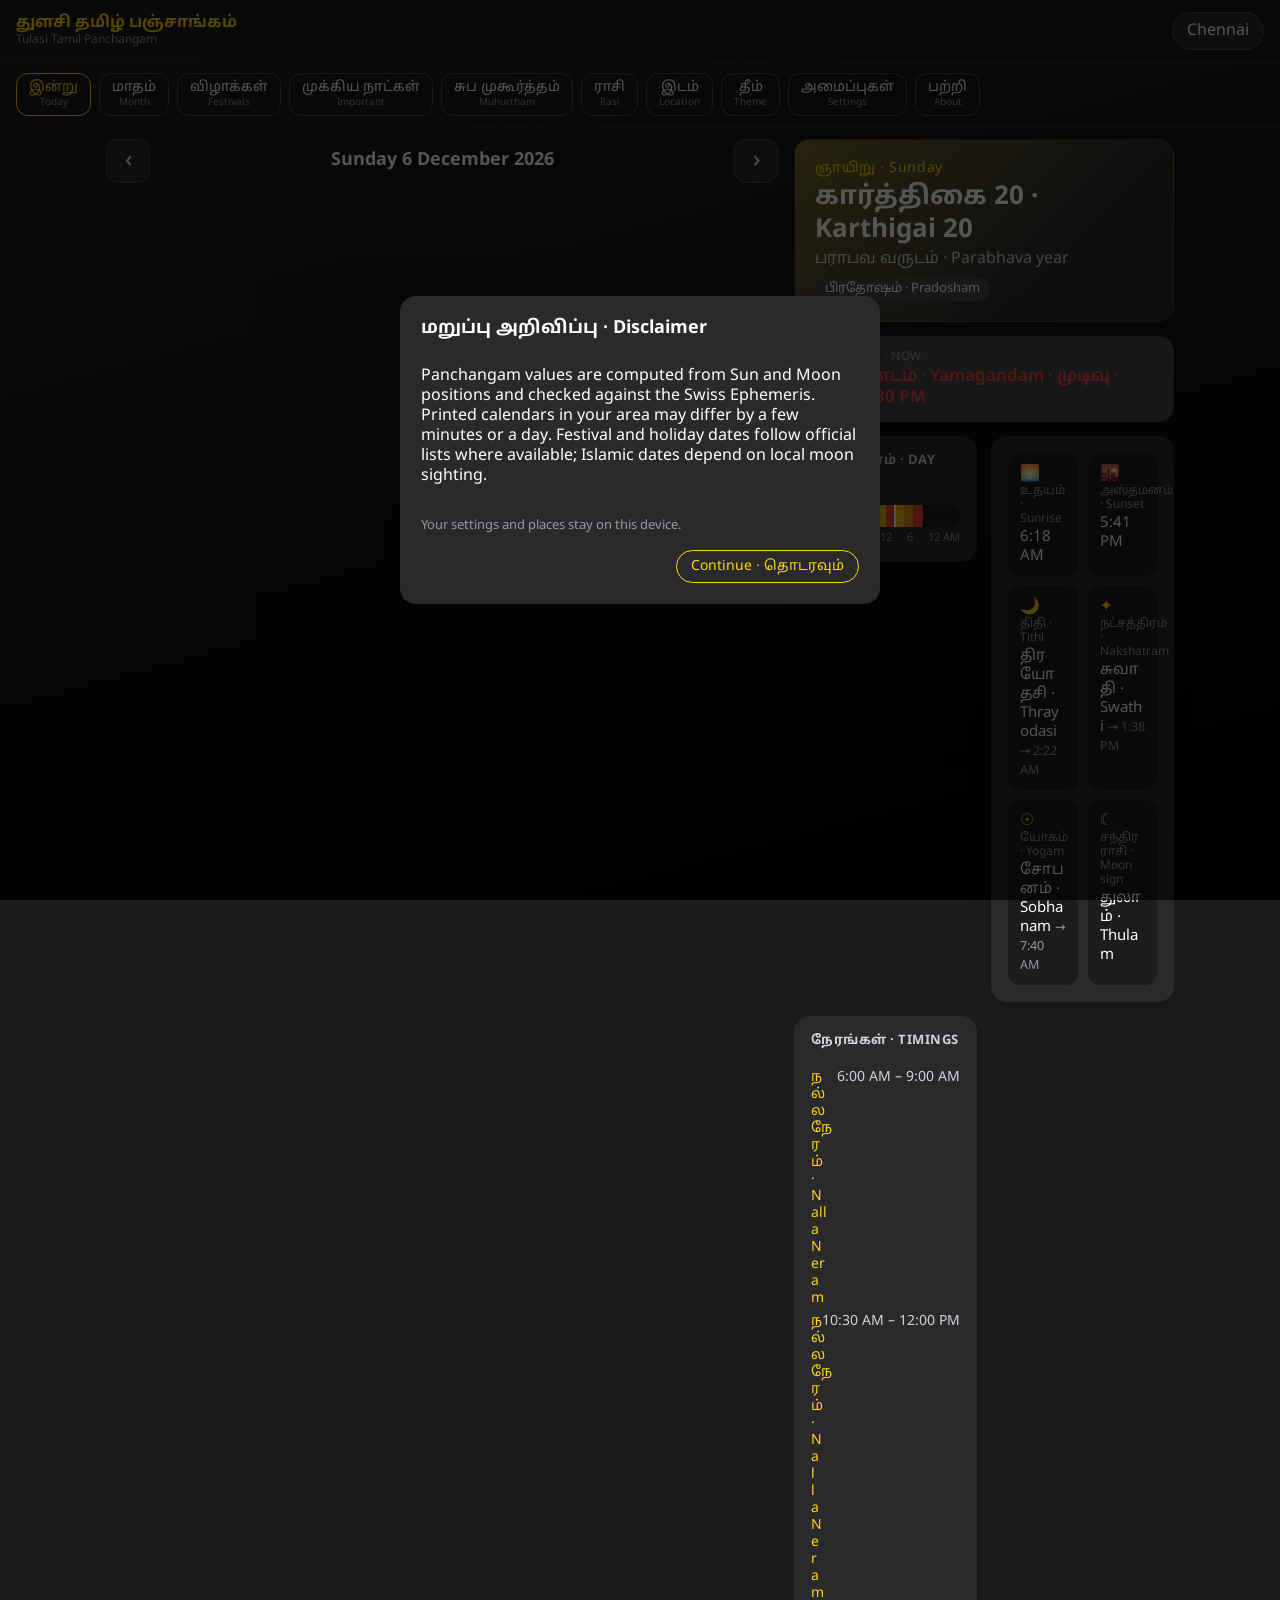
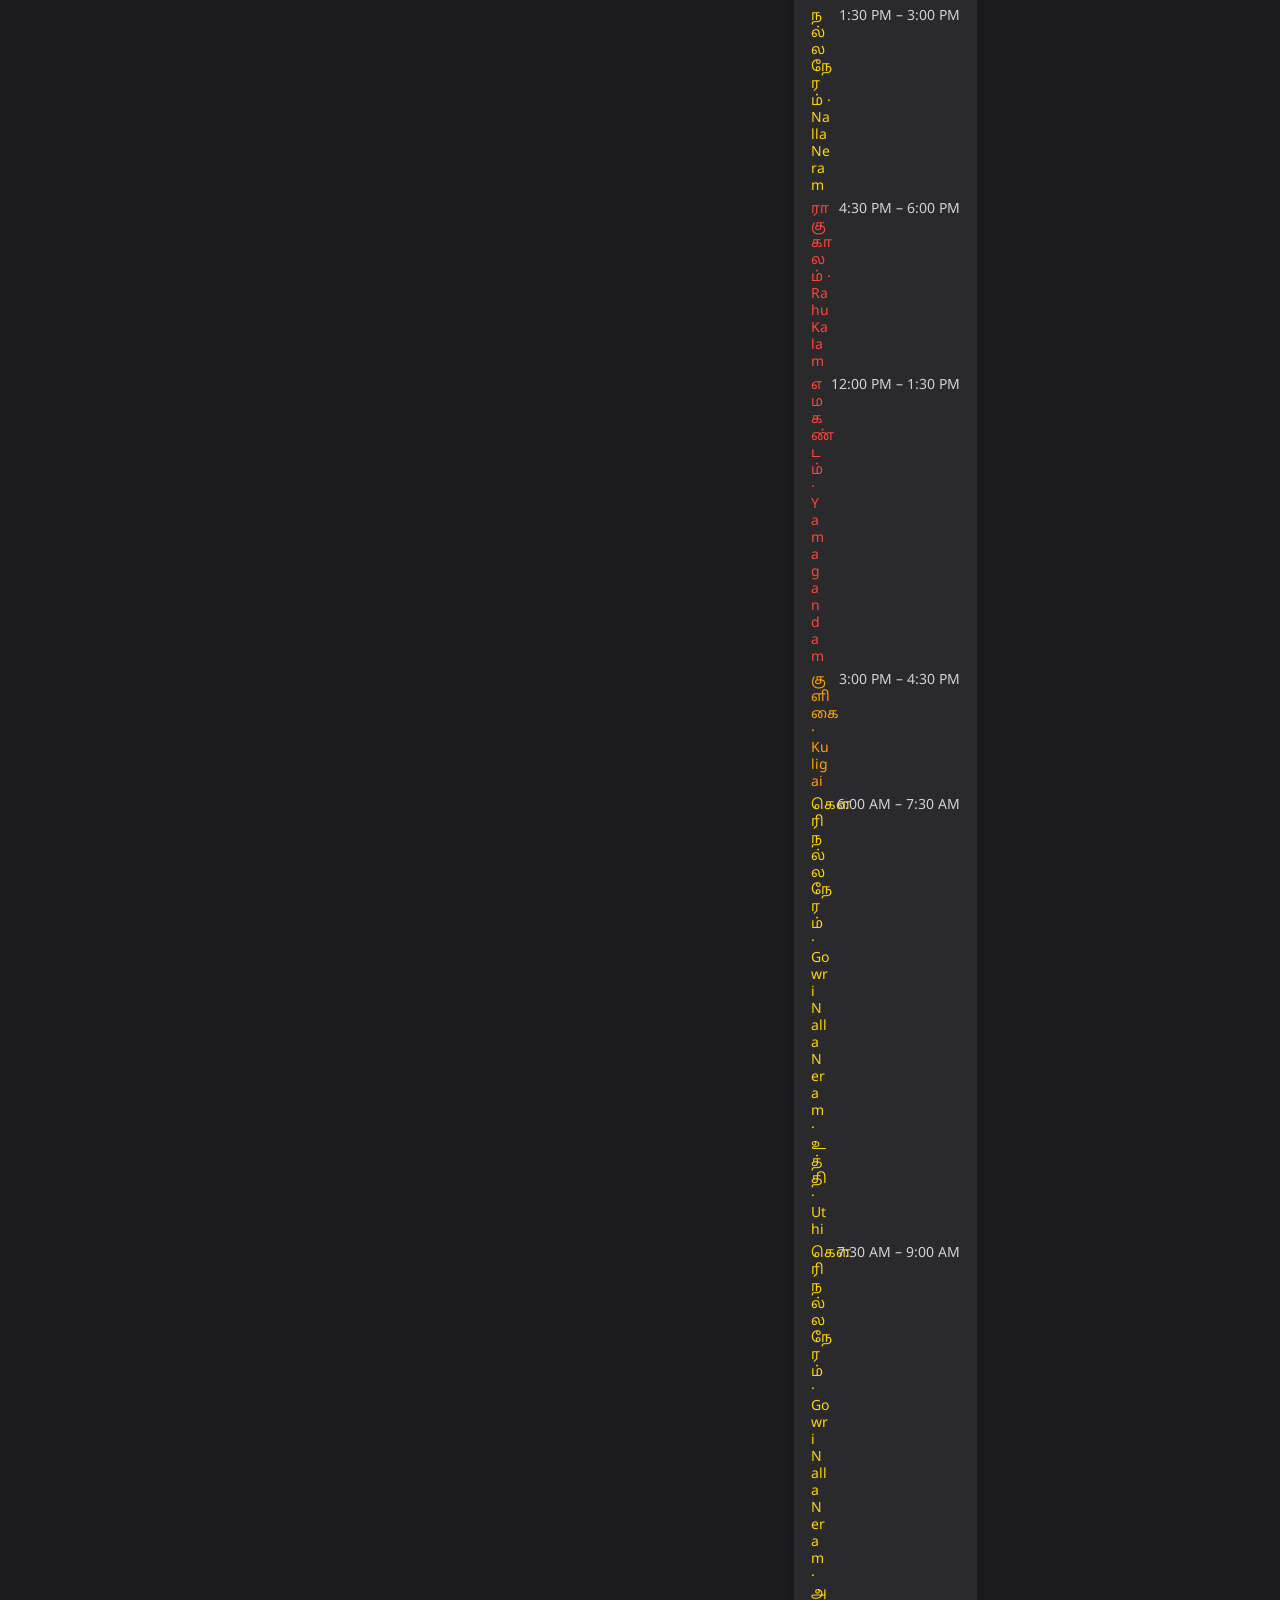
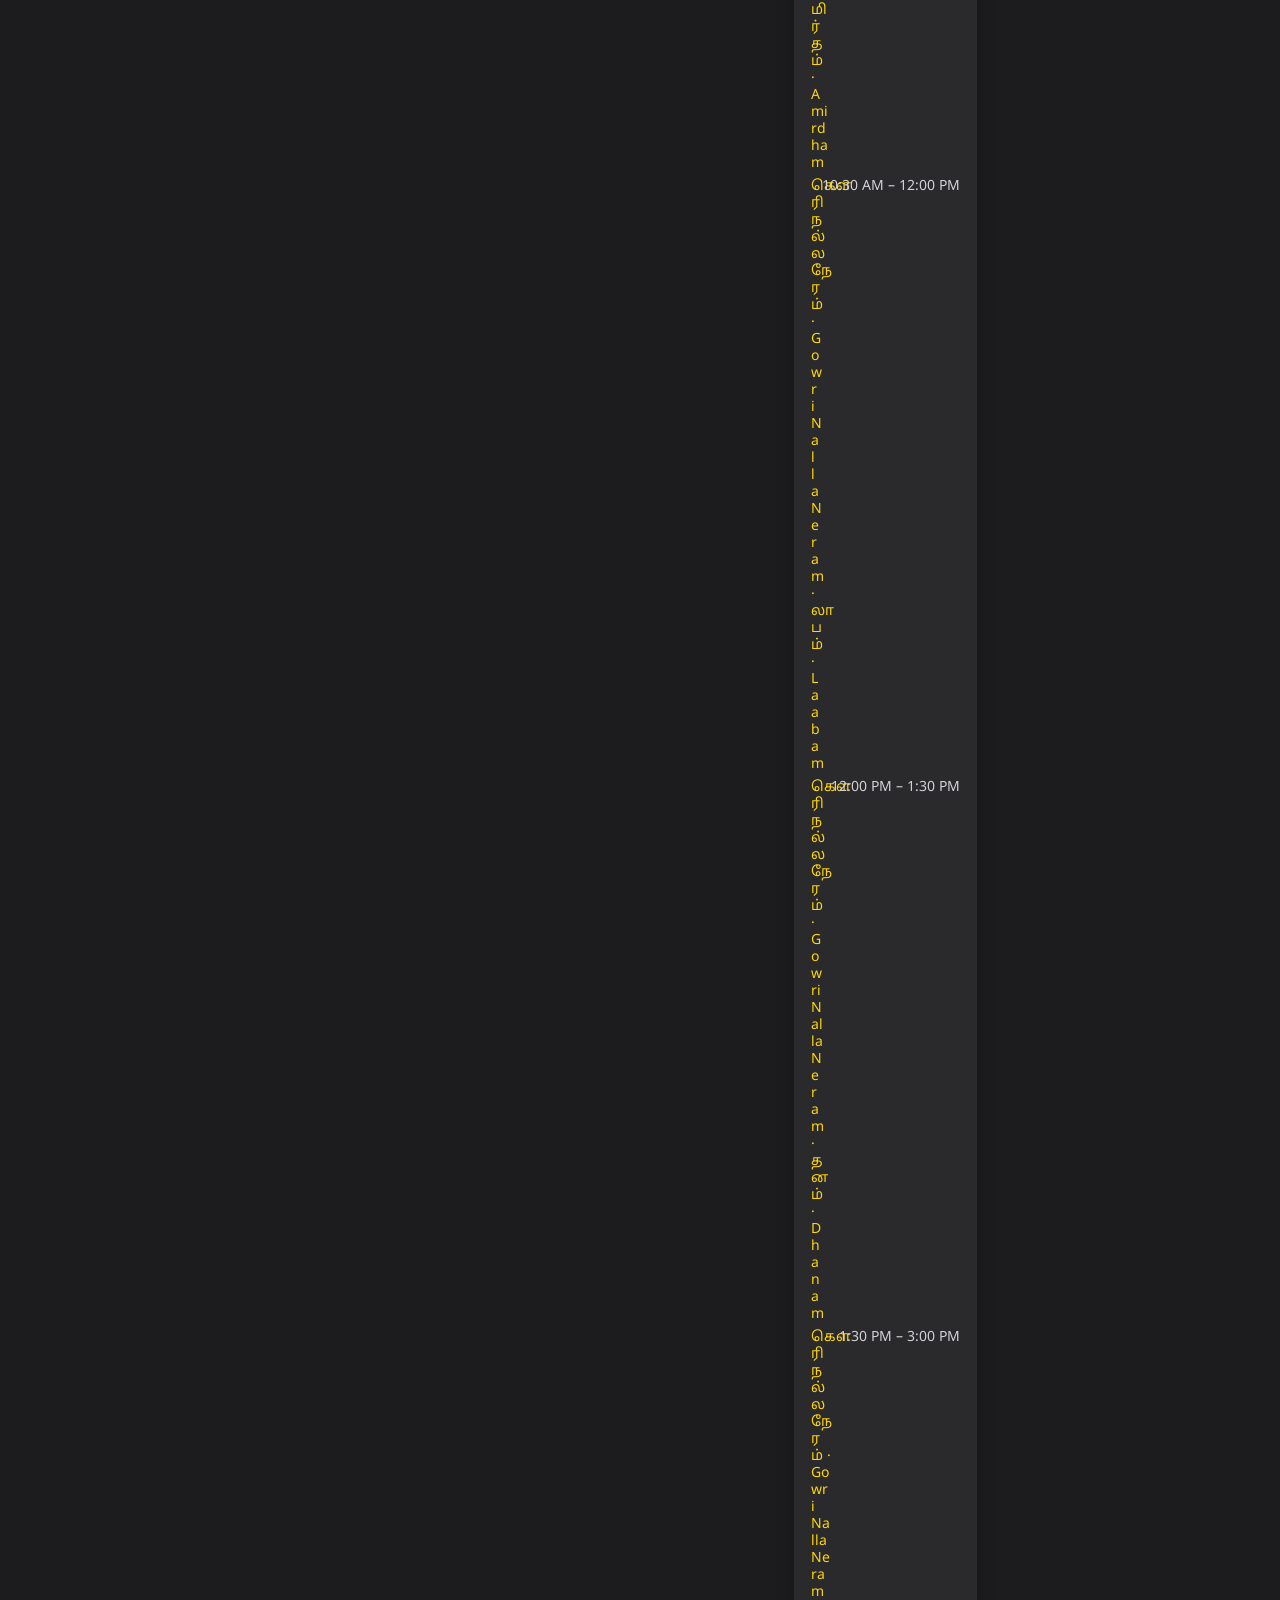
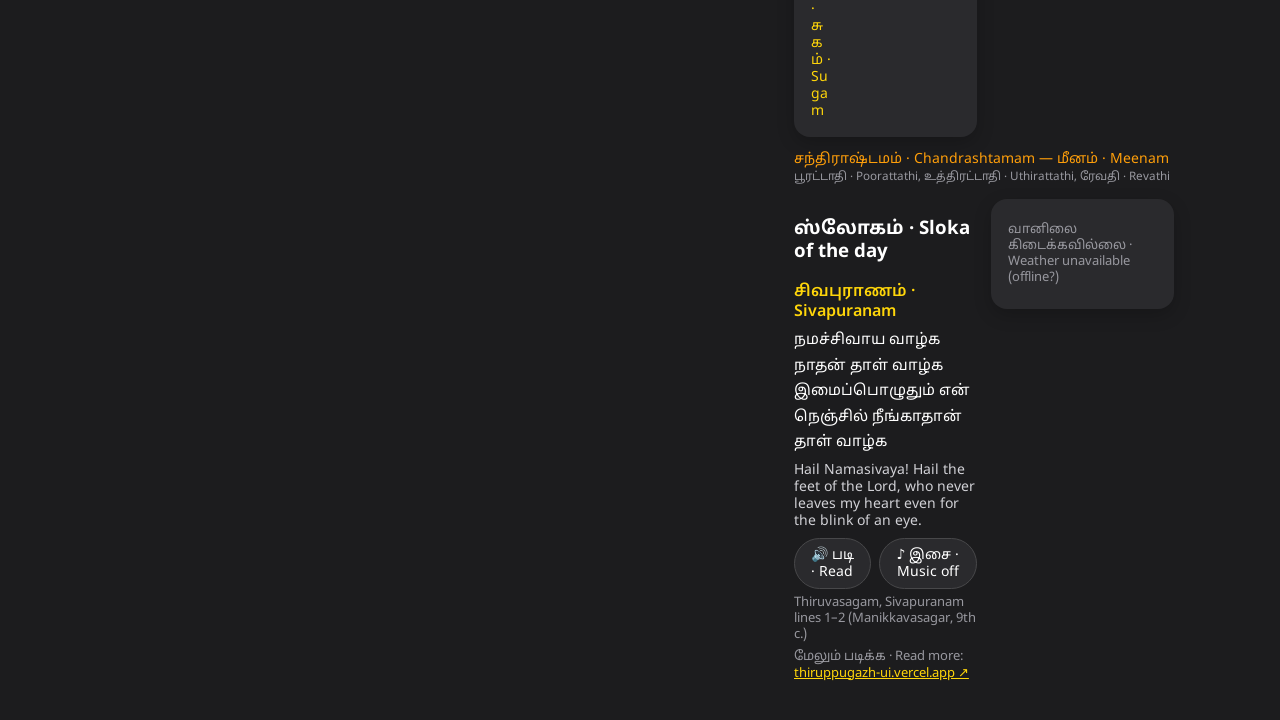
==== web/src/main/resources/web/index.html @ 27504842 "feat(web): Tulasi Tamil Panchangam rebrand, Today revamp, offline year packs - Rebrand: name, logo i" ====
<!doctype html>
<html lang="en">
<head>
  <meta charset="utf-8">
  <meta name="viewport" content="width=device-width, initial-scale=1, viewport-fit=cover">
  <title>Tulasi Tamil Panchangam · துளசி தமிழ் பஞ்சாங்கம்</title>
  <meta name="description" content="Tulasi Tamil Panchangam: tithi, nakshatram, yogam, Rahu Kalam, Rasi Palan, weather and festivals.">
  <meta name="theme-color" content="#1C1C1E">
  <meta name="color-scheme" content="dark light">
  <!-- iPhone: "Add to Home Screen" in Safari opens a full-screen app without browser chrome -->
  <meta name="apple-mobile-web-app-capable" content="yes">
  <meta name="apple-mobile-web-app-title" content="Tulasi">
  <meta name="apple-mobile-web-app-status-bar-style" content="black-translucent">
  <link rel="manifest" href="manifest.webmanifest">
  <link rel="apple-touch-icon" href="apple-touch-icon.png">
  <link rel="icon" type="image/svg+xml" href="logo.svg">
  <link rel="icon" type="image/png" href="icon-192.png">
  <link rel="preconnect" href="https://fonts.googleapis.com">
  <link rel="preconnect" href="https://fonts.gstatic.com" crossorigin>
  <link href="https://fonts.googleapis.com/css2?family=Noto+Sans+Tamil:wght@400;600;700&display=swap" rel="stylesheet">
  <link rel="stylesheet" href="style.css">
</head>
<body>
  <header class="top">
    <div class="brand">
      <span class="ta">துளசி தமிழ் பஞ்சாங்கம்</span>
      <span class="en">Tulasi Tamil Panchangam</span>
    </div>
    <button id="place-chip" class="place-chip" aria-label="Location · இடம்"></button>
  </header>

  <nav id="tabs" class="tabs" aria-label="Sections"></nav>

  <main id="view" class="layout"></main>

  <div id="banner" class="banner" role="status" hidden></div>

  <div id="ambient" class="ambient" hidden aria-label="Ambient clock"></div>

  <div id="disclaimer" class="disclaimer" role="dialog" aria-modal="true" hidden>
    <div class="disclaimer-card">
      <h2>மறுப்பு அறிவிப்பு · Disclaimer</h2>
      <p>Panchangam values are computed from Sun and Moon positions and checked against the Swiss Ephemeris. Printed calendars in your area may differ by a few minutes or a day. Festival and holiday dates follow official lists where available; Islamic dates depend on local moon sighting.</p>
      <p class="small">Your settings and places stay on this device.</p>
      <button id="disclaimer-ok" class="pill on">Continue · தொடரவும்</button>
    </div>
  </div>

  <script src="engine/vendor/qrcode.js"></script>
  <script type="module" src="app.js"></script>
</body>
</html>
---- web/src/main/resources/web/style.css ----
/* Colours are set at runtime from the chosen theme (engine/content.js → app.js applyTheme). Defaults = Graphite. */
:root {
  --card-bg: var(--surface); --card-border: transparent; --card-shadow: 0 6px 18px #0003; --card-blur: none; --card-radius: 16px;
  --bg: #1C1C1E; --bg-deep: #000000; --bg-mid: #0E0E10;
  --surface: #2A2A2D; --surface-hi: #48484A; --surface-sel: #333336;
  --accent: #FFD60A; --accent-soft: #FFE066;
  --alert: #FF453A; --alert-soft: #FF6961; --amber: #FF9F0A;
  --text: #FFFFFF; --muted: #D1D1D6; --dim: #98989F;
}

* { box-sizing: border-box; }
html, body { margin: 0; background: var(--bg); color: var(--text); }
body { background: var(--bg-grad, var(--bg)) fixed; }
body {
  font-family: "Noto Sans Tamil", system-ui, -apple-system, sans-serif;
  min-height: 100vh;
  padding: env(safe-area-inset-top) env(safe-area-inset-right) env(safe-area-inset-bottom) env(safe-area-inset-left);
  -webkit-text-size-adjust: 100%;
}
button, select, input { font: inherit; color: inherit; }
a { color: var(--accent); }
small { color: var(--dim); }
.small { font-size: 13px; color: var(--dim); margin: 6px 0; }
.error { color: var(--alert); }
.page { margin: 6px 0 10px; font-size: 20px; }
.pre { white-space: pre-line; margin: 4px 0 10px; font-size: 14px; }
.alert-text { color: var(--alert); }
.good { color: var(--accent); }
.bad { color: var(--alert); }
.mixed { color: var(--amber); }

/* ---- header and tabs */
.top { display: flex; align-items: center; justify-content: space-between; gap: 12px; padding: 12px 16px; border-bottom: 1px solid var(--surface); }
.brand { display: flex; flex-direction: column; line-height: 1.2; min-width: 0; }
.brand .ta { font-size: 16px; font-weight: 700; color: var(--accent); white-space: nowrap; }
.brand .en { font-size: 12px; color: var(--dim); }
.place-chip {
  background: var(--surface); border: 1px solid var(--surface-hi); border-radius: 999px;
  padding: 8px 14px; max-width: 55%; overflow: hidden; text-overflow: ellipsis; white-space: nowrap; cursor: pointer;
}
.tabs { display: flex; gap: 8px; overflow-x: auto; padding: 10px 16px; scrollbar-width: none; border-bottom: 1px solid var(--surface); }
.tabs::-webkit-scrollbar { display: none; }
.tab {
  flex: none; background: transparent; border: 1px solid var(--surface-hi); border-radius: 12px; padding: 6px 12px;
  cursor: pointer; font-size: 14px; line-height: 1.2; text-align: center;
}
.tab small { display: block; font-size: 10px; }
.tab.on { border-color: var(--accent); color: var(--accent); }

/* ---- layout */
.layout { display: grid; grid-template-columns: minmax(0, 1fr); gap: 16px; padding: 12px 16px 32px; max-width: 1100px; margin: 0 auto; }
.layout > * { min-width: 0; }
@media (min-width: 900px) {
  .layout.today-wide { grid-template-columns: minmax(0, 1fr) 380px; align-items: start; }
}

.bar { display: flex; align-items: center; justify-content: space-between; gap: 8px; }
.bar h1 { margin: 0; font-size: 18px; font-weight: 700; text-align: center; flex: 1; }
.nav {
  width: 44px; height: 44px; border-radius: 12px; border: 1px solid var(--surface-hi);
  background: var(--surface); font-size: 24px; line-height: 1; cursor: pointer;
}
.today {
  margin: 10px 0; padding: 8px 14px; border-radius: 999px; border: 1px solid var(--accent);
  background: transparent; color: var(--accent); cursor: pointer; font-size: 14px;
}
.row { display: flex; align-items: center; gap: 8px; margin: 6px 0; }
.row.wrap { flex-wrap: wrap; }
.pill {
  background: var(--surface); border: 1px solid var(--surface-hi); border-radius: 999px; padding: 7px 14px;
  cursor: pointer; font-size: 14px;
}
.pill.on { border-color: var(--accent); color: var(--accent); }

/* ---- month grid */
.weekdays, .grid { display: grid; grid-template-columns: repeat(7, minmax(0, 1fr)); gap: 4px; }
.weekdays { text-align: center; margin-bottom: 4px; }
.weekdays div { display: flex; flex-direction: column; font-size: 12px; color: var(--muted); }
.weekdays small { font-size: 10px; color: var(--dim); }
.cell {
  min-height: 64px; padding: 6px 4px; border-radius: 10px; border: 1px solid transparent;
  background: var(--surface); display: flex; flex-direction: column; align-items: center; gap: 2px; cursor: pointer; touch-action: manipulation;
}
.cell .g { font-size: 16px; font-weight: 600; }
.cell .t { font-size: 11px; color: var(--accent); }
.cell .m { font-size: 9px; color: var(--amber); white-space: nowrap; max-width: 100%; overflow: hidden; text-overflow: ellipsis; }
.cell .marks { display: flex; gap: 3px; margin-top: auto; }
.cell .dot { width: 6px; height: 6px; border-radius: 50%; background: var(--accent); }
.cell .dot.alert { background: var(--alert); }
.cell.other { opacity: 0.4; }
.cell.holiday .g { color: var(--alert); }
.cell.today { border-color: var(--accent); }
.cell.selected { background: var(--surface-hi); }

/* ---- detail cards */
.detail { background: var(--surface); border-radius: 16px; padding: 16px; display: flex; flex-direction: column; gap: 14px; }
.detail h2 { margin: 0; font-size: 20px; }
.detail h3 { margin: 0 0 6px; font-size: 13px; color: var(--muted); text-transform: uppercase; letter-spacing: .04em; }
.ta-date { margin: 2px 0 0; color: var(--accent); font-size: 15px; }
.chips { list-style: none; margin: 0; padding: 0; display: flex; flex-wrap: wrap; gap: 6px; }
.chip { font-size: 13px; padding: 4px 10px; border-radius: 999px; background: var(--surface-hi); }
.chip.holiday { background: var(--alert); color: #FFFFFF; }
.facts { margin: 0; display: grid; grid-template-columns: 1fr 1fr; gap: 10px; }
.facts div { background: var(--bg); border-radius: 10px; padding: 8px 10px; min-width: 0; overflow-wrap: anywhere; }
.facts dt { font-size: 12px; color: var(--dim); }
.facts dd { margin: 2px 0 0; font-size: 14px; }
.timings { list-style: none; margin: 0; padding: 0; display: flex; flex-direction: column; gap: 6px; }
.timings li { display: flex; justify-content: space-between; gap: 8px; font-size: 14px; }
.timings li span { min-width: 0; overflow-wrap: anywhere; }
.timings time { color: var(--muted); white-space: nowrap; }
.warn { margin: 0; font-size: 14px; color: var(--amber); }
.small-detail { margin-top: 12px; }

/* ---- sloka */
.sloka .sloka-title { margin: 0; font-weight: 600; color: var(--accent); }
.sloka .sloka-text { margin: 6px 0; font-size: 15px; line-height: 1.7; }
.sloka .sloka-meaning { margin: 0 0 8px; color: var(--muted); font-size: 14px; }

/* ---- weather, with animated scenes */
.weather { position: relative; overflow: hidden; border-radius: 16px; padding: 16px; background: linear-gradient(160deg, var(--surface), var(--bg-mid)); }
.weather h3 { margin: 12px 0 6px; font-size: 13px; color: var(--muted); }
.wx-now b { font-size: 36px; }
.wx-now span { display: block; font-size: 16px; }
.wx-list { list-style: none; margin: 0; padding: 0; display: flex; gap: 8px; overflow-x: auto; }
.wx-list.days { flex-direction: column; gap: 4px; }
.wx-list li { display: flex; flex-direction: column; align-items: center; min-width: 64px; font-size: 13px; }
.wx-list.days li { flex-direction: row; justify-content: space-between; min-width: 0; }
.scene-rain { background: linear-gradient(160deg, #1d2a3a, var(--bg-mid)); }
.scene-storm { background: linear-gradient(160deg, #1a1a2e, #2b1d3f); }
.scene-snow { background: linear-gradient(160deg, #39516b, var(--bg-mid)); }
.scene-fog { background: linear-gradient(160deg, #3b3f46, var(--bg-mid)); }
.scene-sun { background: linear-gradient(160deg, #5a4a12, var(--bg-mid)); }
.scene-stars { background: linear-gradient(160deg, #0b1030, #000); }
.particles { position: absolute; inset: 0; pointer-events: none; }
.particles i { position: absolute; top: -10%; width: 8px; height: 8px; border-radius: 50%; opacity: .7; animation: fall 9s linear infinite; }
.particles.autumn i { background: var(--amber); border-radius: 0 60% 0 60%; }
.particles.spring i { background: #f7b6c9; }
.particles.winter i { background: #ffffff; width: 5px; height: 5px; box-shadow: 0 0 6px #fff; }
@keyframes fall { from { transform: translateY(0) rotate(0); } to { transform: translateY(260px) rotate(360deg); } }
.weather:not(.animated) .particles { display: none; }

/* ---- rasi: the APK's 4×4 chart. Each tile is tinted by its outlook; the centre summarises the sky. */
.rasi-grid {
  display: grid; grid-template-columns: repeat(4, minmax(0, 1fr)); grid-template-rows: repeat(4, minmax(0, 1fr));
  gap: 8px; width: 100%; max-width: min(100%, 820px); aspect-ratio: 1; margin: 0 auto;
}
/* Wide screens have room: bigger tiles, larger type in the cards, and a wider modal. */
@media (min-width: 700px) {
  .rasi-tile b { font-size: 18px; }
  .rasi-tile small { font-size: 13px; }
  .rasi-tile i { font-size: 15px; }
  .rasi-tile .planets { font-size: 17px; }
  .rasi-centre { font-size: 16px; gap: 6px; padding: 14px; }
  .rasi-centre h3 { font-size: 22px; }
  .rasi-centre small { font-size: 13px; }
  .rasi-card { width: min(820px, 100%); padding: 26px; gap: 14px; }
  .rasi-card .bar h2 { font-size: 26px; }
  .rasi-card .pre { font-size: 17px; line-height: 1.6; }
  .rasi-card .chip { font-size: 15px; }
}
@media (min-width: 700px) and (min-height: 700px) {
  .rasi-grid { max-width: min(100%, 900px); }
}
.rasi-tile {
  background: color-mix(in srgb, var(--tint) 22%, var(--surface)); border: 1px solid var(--surface-hi); border-radius: 12px;
  padding: 6px 4px; display: flex; flex-direction: column; align-items: center; justify-content: center; gap: 6px; cursor: pointer; min-width: 0;
}
.rasi-tile b { color: var(--tint); font-size: 13px; line-height: 1.2; text-align: center; }
.rasi-tile small { font-size: 10px; color: var(--dim); }
.rasi-tile i { font-style: normal; font-size: 11px; color: var(--text); }
.rasi-tile .planets { font-size: 12px; font-weight: 700; color: var(--accent-soft); min-height: 1em; }
.rasi-tile small { color: var(--muted); }
.rasi-centre {
  border: 1px solid var(--surface-hi); border-radius: 14px; padding: 6px; display: flex; flex-direction: column;
  align-items: center; justify-content: center; text-align: center; gap: 2px; font-size: 11px; min-width: 0; overflow: hidden;
}
.rasi-centre h3 { margin: 0; color: var(--accent); font-size: 14px; text-transform: none; letter-spacing: 0; }
.rasi-centre small { font-size: 9px; }
.rasi-centre p { margin: 0; }
.rasi-modal {
  position: fixed; inset: 0; z-index: 55; background: #000a; display: flex; align-items: center; justify-content: center; padding: 16px;
}
.rasi-card {
  background: var(--surface); border-radius: 18px; padding: 18px; width: min(560px, 100%); max-height: 90vh; overflow: auto;
  display: flex; flex-direction: column; gap: 10px;
}
.rasi-card .bar h2 { margin: 0; font-size: 20px; color: var(--accent); }
.rasi-card .chip { flex: none; }
.rasi-card .nav { width: 36px; height: 36px; font-size: 16px; }
.center { text-align: center; }
.chip.good { background: var(--accent); color: var(--bg-deep); }
.chip.neutral { background: var(--surface-hi); }
.chip.caution { background: var(--amber); color: var(--bg-deep); }
.chip.chandrashtamam { background: var(--alert); color: #FFFFFF; }
.bad { color: var(--alert); }

/* ---- lists */
.events { list-style: none; margin: 0; padding: 0; display: flex; flex-direction: column; gap: 8px; }
.event { display: grid; grid-template-columns: 96px minmax(0, 1fr); gap: 10px; background: var(--surface); border-radius: 12px; padding: 10px 12px; }
.event time { color: var(--dim); font-size: 13px; }
.event.holiday time, .event.holiday span { color: var(--alert); }
.event span b { font-weight: 600; }
.search { display: flex; gap: 8px; margin: 8px 0; }
.search input { flex: 1; min-width: 0; background: var(--surface); border: 1px solid var(--surface-hi); border-radius: 12px; padding: 10px 12px; }
.results { list-style: none; margin: 0; padding: 0; display: flex; flex-direction: column; gap: 6px; }
.result { width: 100%; text-align: left; background: var(--surface); border: 1px solid var(--surface-hi); border-radius: 12px; padding: 10px 12px; cursor: pointer; display: flex; flex-direction: column; }
.theme-grid { display: grid; grid-template-columns: repeat(auto-fill, minmax(150px, 1fr)); gap: 10px; }
.theme-card { border-radius: 14px; padding: 14px; border: 2px solid transparent; text-align: left; cursor: pointer; display: flex; flex-direction: column; gap: 8px; }
.theme-card.on { border-color: var(--accent); }
.swatch { display: inline-block; width: 22px; height: 22px; border-radius: 50%; margin-right: 4px; }

/* ---- settings */
.group { background: var(--surface); border-radius: 16px; padding: 14px 16px; display: flex; flex-direction: column; gap: 10px; }
.group h3 { margin: 0; font-size: 14px; color: var(--muted); }
.toggle { display: flex; align-items: center; gap: 10px; font-size: 15px; }
.toggle input { width: 20px; height: 20px; accent-color: var(--accent); }
.field { display: flex; justify-content: space-between; align-items: center; gap: 10px; font-size: 15px; }
.field select { background: var(--bg); border: 1px solid var(--surface-hi); border-radius: 8px; padding: 6px 8px; max-width: 60%; }

/* ---- ambient clock */
.ambient {
  position: fixed; inset: 0; z-index: 50; overflow: hidden; background: radial-gradient(ellipse at 50% 30%, var(--bg-mid), var(--bg-deep));
  display: flex; align-items: center; justify-content: center; text-align: center; cursor: pointer;
}
.ambient[hidden] { display: none; }
.ambient.day { background: linear-gradient(180deg, #5BA8E0 0%, #CDE9FF 60%, #FFE8B0 100%); color: #15202B; }
.ambient.dusk { background: linear-gradient(180deg, #2E2A5C 0%, #B0457A 55%, #FF9A6B 100%); }
.ambient.night { background: linear-gradient(180deg, #05060F 0%, #0C1433 60%, #1B2350 100%); }
.ambient.day .amb-clock, .ambient.day .amb-date, .ambient.day .amb-line, .ambient.day .amb-tap { color: #15202B; }
.ambient .sky { position: absolute; inset: 0; pointer-events: none; }
.ambient .star { position: absolute; width: 3px; height: 3px; border-radius: 50%; background: #fff; animation: twinkle 4s ease-in-out infinite; }
.ambient .lamp { position: absolute; width: 10px; height: 10px; border-radius: 50%; background: #FFD60A; box-shadow: 0 0 18px 6px #FFB00060; animation: glow 7s ease-in-out infinite; }
@keyframes twinkle { 50% { opacity: .25; } }
@keyframes glow { 50% { opacity: .45; transform: translateY(-14px); } }
.amb-weather { font-size: 3.2vmin; }
.amb-inner { display: flex; flex-direction: column; gap: 10px; padding: 24px; }
.amb-clock { font-size: 15vmin; font-weight: 200; color: var(--accent); line-height: 1; }
.amb-date { font-size: 4vmin; color: var(--text); }
.amb-line { font-size: 3vmin; color: var(--muted); }
.amb-tap { font-size: 2.2vmin; color: var(--dim); margin-top: 16px; }
.ambient .amb-inner { animation: drift 40s ease-in-out infinite alternate; }
@keyframes drift { from { transform: translate(-6px, -4px); } to { transform: translate(6px, 4px); } }

/* ---- banner, disclaimer */
.banner {
  position: fixed; left: 12px; right: 12px; bottom: calc(12px + env(safe-area-inset-bottom)); z-index: 40;
  background: var(--surface-hi); color: var(--text); border-radius: 14px; padding: 12px 14px; box-shadow: 0 6px 24px #0008;
}
.banner[hidden] { display: none; }
.disclaimer { position: fixed; inset: 0; z-index: 60; background: #000a; display: flex; align-items: center; justify-content: center; padding: 16px; }
.disclaimer[hidden] { display: none; }
.disclaimer-card { background: var(--surface); border-radius: 18px; padding: 20px; max-width: 480px; display: flex; flex-direction: column; gap: 10px; }
.disclaimer-card h2 { margin: 0; font-size: 18px; }
.disclaimer-card .pill { align-self: flex-end; }

/* ---- phone-width guard: long Tamil labels must not widen the page */
@media (max-width: 480px) {
  .facts { grid-template-columns: 1fr; }
  .event { grid-template-columns: 80px minmax(0, 1fr); }
}

/* ---- skins: how the cards are drawn. Colours come from the theme; these only change the card style. */
.detail, .group, .event, .weather, .rasi-card, .rasi-centre, .disclaimer-card {
  background: var(--card-bg); border: 1px solid var(--card-border); box-shadow: var(--card-shadow);
  -webkit-backdrop-filter: var(--card-blur); backdrop-filter: var(--card-blur); border-radius: var(--card-radius);
}
[data-skin="GLASS"] { --card-bg: color-mix(in srgb, var(--surface) 58%, transparent); --card-border: #FFFFFF2E; --card-blur: blur(16px) saturate(140%); --card-shadow: 0 10px 30px #0004; }
[data-skin="PAPER"] { --card-bg: var(--surface); --card-border: var(--surface-hi); --card-shadow: 3px 3px 0 var(--surface-hi); --card-radius: 6px; }
[data-skin="PAPER"] .cell, [data-skin="PAPER"] .rasi-tile { border-radius: 4px; }

/* ---- theme and skin pickers */
.theme-grid { display: grid; grid-template-columns: repeat(auto-fill, minmax(150px, 1fr)); gap: 10px; }
.theme-card { border-radius: 14px; padding: 14px; border: 2px solid transparent; text-align: left; cursor: pointer; display: flex; flex-direction: column; gap: 10px; min-height: 84px; justify-content: space-between; }
.theme-card.on { border-color: var(--accent); }
.theme-card b { font-size: 15px; }
.swatches { display: flex; gap: 6px; }
.swatches span { width: 18px; height: 18px; border-radius: 50%; display: inline-block; }
.skin-grid { display: grid; grid-template-columns: repeat(auto-fill, minmax(190px, 1fr)); gap: 10px; }
.skin-card { background: var(--surface-hi); border: 2px solid transparent; border-radius: 14px; padding: 12px; text-align: left; cursor: pointer; display: flex; flex-direction: column; gap: 8px; }
.skin-card.on { border-color: var(--accent); }
.skin-sample { display: block; height: 56px; border-radius: 10px; padding: 8px; background: var(--bg); position: relative; }
.skin-sample i { display: block; height: 14px; margin-bottom: 6px; background: var(--card-bg-preview, var(--surface)); }
.skin-sample.skin-glass i { background: color-mix(in srgb, var(--surface) 55%, transparent); border: 1px solid #FFFFFF40; backdrop-filter: blur(4px); border-radius: 6px; }
.skin-sample.skin-paper i { border: 1px solid var(--muted); border-radius: 2px; box-shadow: 2px 2px 0 var(--muted); }
.skin-sample.skin-classic i { border-radius: 6px; box-shadow: 0 3px 6px #0005; }
.skin-card b { font-size: 15px; }

/* ---- install guide (About) */
.install .steps { margin: 0; padding-left: 20px; display: flex; flex-direction: column; gap: 8px; font-size: 15px; line-height: 1.5; }
.install a.pill { text-decoration: none; }

/* ---- Today: hero, now card, timeline, fact tiles */
.today-grid { display: grid; gap: 14px; }
@media (min-width: 900px) {
  .today-grid { grid-template-columns: minmax(0, 1fr) minmax(0, 1fr); align-items: start; }
  .today-grid > .hero, .today-grid > .now-card, .today-grid > .chandra { grid-column: 1 / -1; }
}
.hero { border-radius: var(--card-radius); padding: 20px; background: linear-gradient(135deg, color-mix(in srgb, var(--accent) 35%, var(--surface)), var(--surface) 70%); border: 1px solid var(--card-border); }
.hero-week { margin: 0; color: var(--accent); font-size: 14px; letter-spacing: .04em; }
.hero h2 { margin: 4px 0 2px; font-size: 26px; }
.hero-year { margin: 0 0 8px; color: var(--muted); }
.now-card { border-radius: var(--card-radius); padding: 14px 16px; background: var(--surface-hi); border-left: 6px solid var(--dim); }
.now-card.good { border-left-color: var(--accent); }
.now-card.bad { border-left-color: var(--alert); }
.now-card.mixed { border-left-color: var(--amber); }
.now-label { margin: 0; font-size: 12px; color: var(--dim); text-transform: uppercase; letter-spacing: .06em; }
.now-line { margin: 2px 0 0; font-size: 17px; font-weight: 600; }
.timeline { display: flex; flex-direction: column; gap: 4px; }
.timeline .track { position: relative; height: 22px; border-radius: 11px; background: var(--bg); overflow: hidden; }
.timeline .track i, .timeline .track b { position: absolute; top: 0; bottom: 0; }
.timeline .daylight { background: color-mix(in srgb, var(--amber) 22%, transparent); }
.timeline .seg.good { background: var(--accent); opacity: .85; }
.timeline .seg.bad { background: var(--alert); opacity: .85; }
.timeline .seg.mixed { background: var(--amber); opacity: .85; }
.timeline .now { width: 2px; background: var(--text); }
.timeline .ticks { display: flex; justify-content: space-between; font-size: 11px; color: var(--dim); }
.tiles { display: grid; grid-template-columns: repeat(2, minmax(0, 1fr)); gap: 10px; }
.tile { margin: 0; background: var(--bg); border-radius: 12px; padding: 10px 12px; min-width: 0; }
.tile .ico { font-size: 16px; color: var(--accent); }
.tile dt { font-size: 12px; color: var(--dim); }
.tile dd { margin: 2px 0 0; font-size: 15px; overflow-wrap: anywhere; }
.chandra { margin: 0; }
.qr-card { flex-direction: row; align-items: center; gap: 16px; }
.qr { width: 132px; height: 132px; background: #fff; border-radius: 10px; padding: 6px; flex: none; }
.qr svg { width: 100%; height: 100%; display: block; }

/* ---- links inside cards: wrap instead of spilling out of their box */
a.pill, .detail a, .group a { overflow-wrap: anywhere; max-width: 100%; }
a.pill { display: inline-block; text-decoration: none; }
.qr-card > div:last-child { min-width: 0; flex: 1; }
.qr-card a { overflow-wrap: anywhere; }
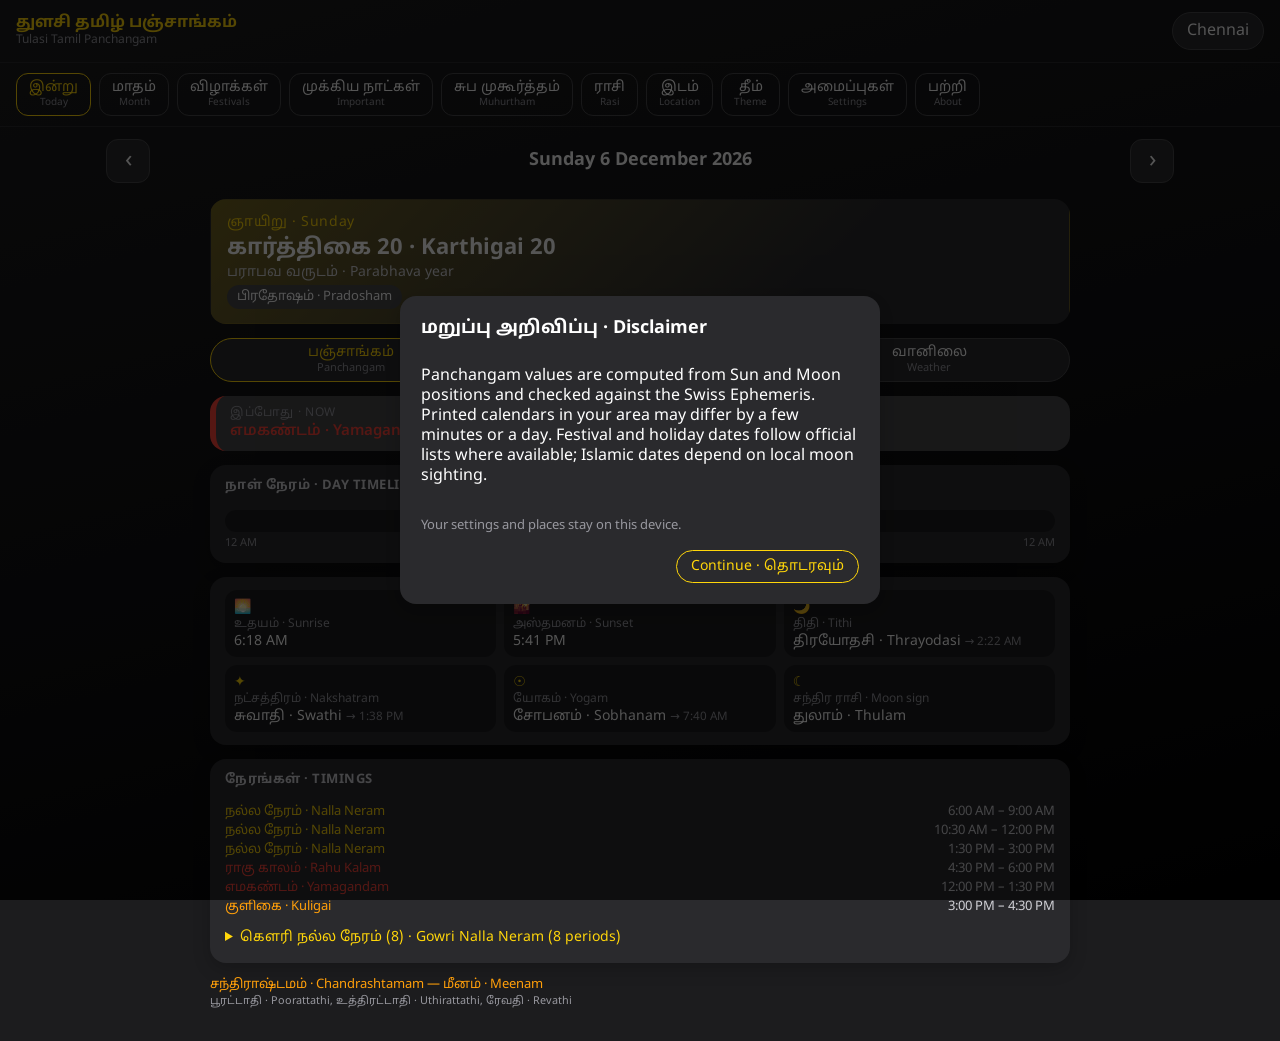
==== commit ba598962: "feat(web): muhurtham date range, compare places, festival search, update prompt, printable month - M" ====
--- a/web/src/main/resources/web/index.html
+++ b/web/src/main/resources/web/index.html
@@ -37,6 +37,11 @@
 
   <div id="ambient" class="ambient" hidden aria-label="Ambient clock"></div>
 
+  <div id="update" class="update" role="status" hidden>
+    <span>New version available · புதிய பதிப்பு</span>
+    <button id="update-go" class="pill on">Reload · மீண்டும் ஏற்று</button>
+  </div>
+
   <div id="disclaimer" class="disclaimer" role="dialog" aria-modal="true" hidden>
     <div class="disclaimer-card">
       <h2>மறுப்பு அறிவிப்பு · Disclaimer</h2>
--- a/web/src/main/resources/web/style.css
+++ b/web/src/main/resources/web/style.css
@@ -50,9 +50,6 @@
 /* ---- layout */
 .layout { display: grid; grid-template-columns: minmax(0, 1fr); gap: 16px; padding: 12px 16px 32px; max-width: 1100px; margin: 0 auto; }
 .layout > * { min-width: 0; }
-@media (min-width: 900px) {
-  .layout.today-wide { grid-template-columns: minmax(0, 1fr) 380px; align-items: start; }
-}
 
 .bar { display: flex; align-items: center; justify-content: space-between; gap: 8px; }
 .bar h1 { margin: 0; font-size: 18px; font-weight: 700; text-align: center; flex: 1; }
@@ -290,10 +287,11 @@
 .install a.pill { text-decoration: none; }
 
 /* ---- Today: hero, now card, timeline, fact tiles */
-.today-grid { display: grid; gap: 14px; }
-@media (min-width: 900px) {
-  .today-grid { grid-template-columns: minmax(0, 1fr) minmax(0, 1fr); align-items: start; }
-  .today-grid > .hero, .today-grid > .now-card, .today-grid > .chandra { grid-column: 1 / -1; }
+.today-grid { display: flex; flex-direction: column; gap: 14px; width: 100%; max-width: 860px; margin: 0 auto; }
+.today-grid > * { margin: 0; min-width: 0; }
+.today-grid .timings li { gap: 12px; }
+@media (min-width: 700px) {
+  .today-grid .tiles { grid-template-columns: repeat(3, minmax(0, 1fr)); }
 }
 .hero { border-radius: var(--card-radius); padding: 20px; background: linear-gradient(135deg, color-mix(in srgb, var(--accent) 35%, var(--surface)), var(--surface) 70%); border: 1px solid var(--card-border); }
 .hero-week { margin: 0; color: var(--accent); font-size: 14px; letter-spacing: .04em; }
@@ -329,3 +327,46 @@
 a.pill { display: inline-block; text-decoration: none; }
 .qr-card > div:last-child { min-width: 0; flex: 1; }
 .qr-card a { overflow-wrap: anywhere; }
+.more summary { cursor: pointer; color: var(--accent); font-size: 14px; padding: 4px 0; }
+.more[open] summary { margin-bottom: 6px; }
+
+/* ---- Today: a compact panchangam panel */
+.hero { padding: 14px 16px; }
+.hero h2 { font-size: 22px; }
+.hero-year { margin-bottom: 4px; font-size: 14px; }
+.today-grid .detail { padding: 12px 14px; gap: 10px; }
+.today-grid .tiles { gap: 8px; }
+.today-grid .tile { padding: 7px 9px; }
+.today-grid .tile .ico { font-size: 14px; }
+.today-grid .tile dd { font-size: 14px; }
+.today-grid .timings { gap: 3px; }
+.today-grid .timings li { font-size: 13px; }
+.today-grid .now-card { padding: 10px 14px; }
+.today-grid .now-line { font-size: 15px; }
+.chandra { font-size: 13px; }
+
+/* ---- Today: panel tabs (Panchangam / Sloka / Weather), one row */
+.panel-tabs { display: flex; gap: 8px; flex-wrap: nowrap; }
+.panel-tabs .pill { flex: 1 1 0; min-width: 0; display: flex; flex-direction: column; align-items: center; padding: 6px 8px; line-height: 1.2; }
+.panel-tabs .pill small { font-size: 11px; }
+
+/* ---- compare places */
+.cmp-grid { display: grid; grid-template-columns: auto 1fr 1fr; gap: 6px 10px; font-size: 14px; }
+.cmp-grid .cmp-l { color: var(--dim); }
+.cmp-grid b { color: var(--accent); }
+/* ---- update banner */
+.update { position: fixed; left: 12px; right: 12px; top: calc(12px + env(safe-area-inset-top)); z-index: 45; display: flex; align-items: center; justify-content: space-between; gap: 10px; background: var(--surface-hi); border-radius: 14px; padding: 10px 14px; box-shadow: 0 6px 24px #0008; }
+.update[hidden] { display: none; }
+.update span { font-size: 14px; }
+/* ---- printable month: only the table prints */
+.print-only { display: none; }
+@media print {
+  body { background: #fff; color: #000; }
+  .top, .tabs, .no-print, .banner, .update, .ambient, .disclaimer { display: none !important; }
+  .layout > *:not(.print-only) { display: none !important; }
+  .print-only { display: block !important; }
+  .print-only table { width: 100%; border-collapse: collapse; font-size: 11px; }
+  .print-only th, .print-only td { border: 1px solid #999; padding: 3px 4px; text-align: left; vertical-align: top; }
+  .print-only h2 { color: #000; font-size: 18px; margin: 0; }
+  .print-only p { margin: 2px 0 8px; }
+}
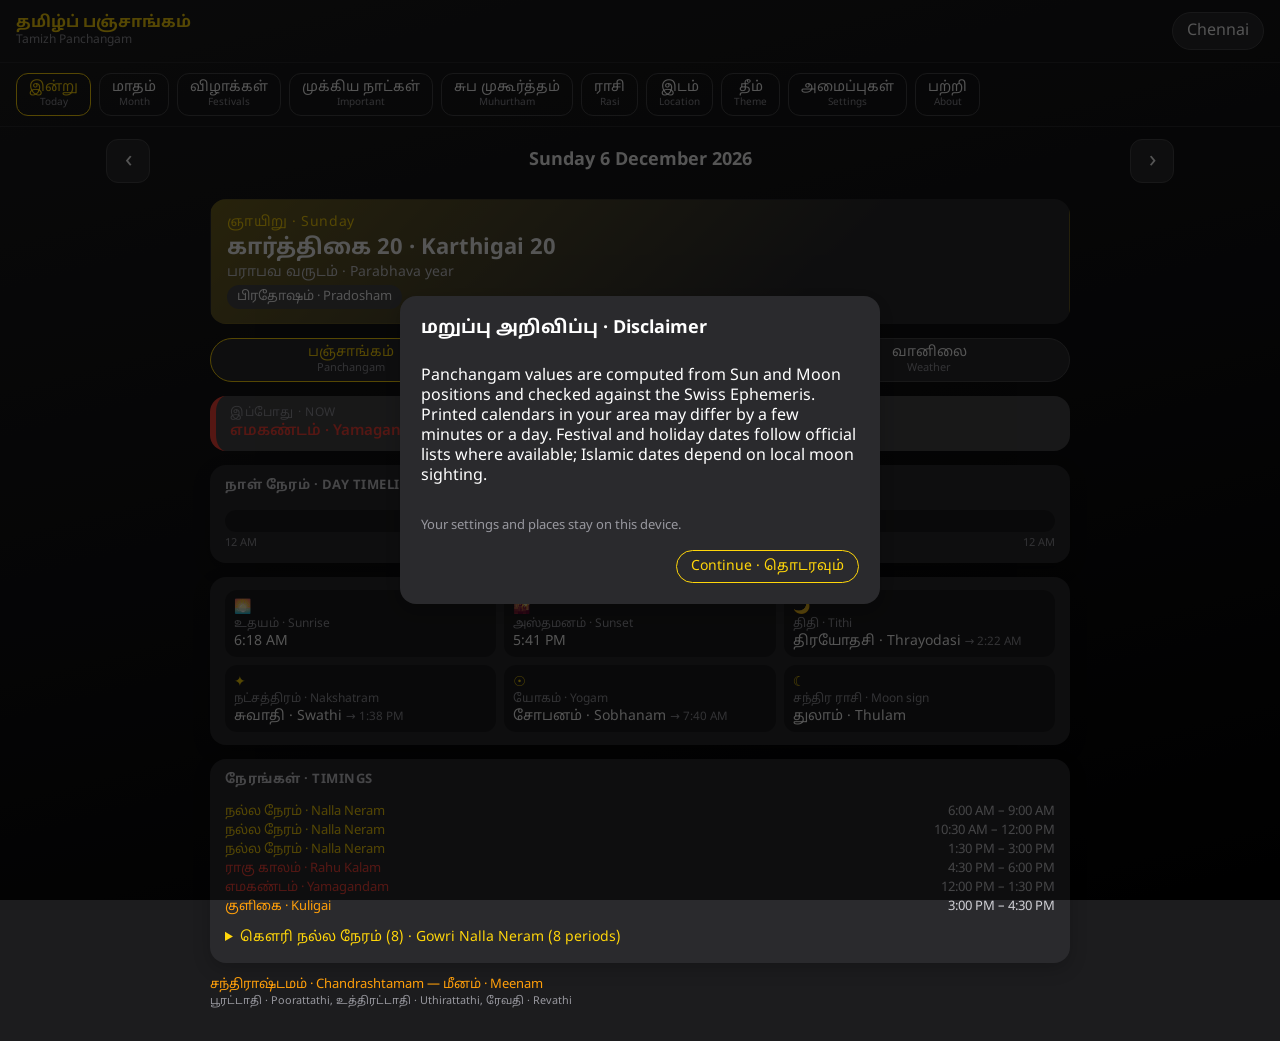
==== commit ed34c01a: "chore: rename app to Tamizh Panchangam Co-Authored-By: Claude Haiku 5.5 <noreply@anthropic.com>" ====
--- a/web/src/main/resources/web/index.html
+++ b/web/src/main/resources/web/index.html
@@ -3,13 +3,13 @@
 <head>
   <meta charset="utf-8">
   <meta name="viewport" content="width=device-width, initial-scale=1, viewport-fit=cover">
-  <title>Tulasi Tamil Panchangam · துளசி தமிழ் பஞ்சாங்கம்</title>
-  <meta name="description" content="Tulasi Tamil Panchangam: tithi, nakshatram, yogam, Rahu Kalam, Rasi Palan, weather and festivals.">
+  <title>Tamizh Panchangam · தமிழ்ப் பஞ்சாங்கம்</title>
+  <meta name="description" content="Tamizh Panchangam: tithi, nakshatram, yogam, Rahu Kalam, Rasi Palan, weather and festivals.">
   <meta name="theme-color" content="#1C1C1E">
   <meta name="color-scheme" content="dark light">
   <!-- iPhone: "Add to Home Screen" in Safari opens a full-screen app without browser chrome -->
   <meta name="apple-mobile-web-app-capable" content="yes">
-  <meta name="apple-mobile-web-app-title" content="Tulasi">
+  <meta name="apple-mobile-web-app-title" content="Tamizh">
   <meta name="apple-mobile-web-app-status-bar-style" content="black-translucent">
   <link rel="manifest" href="manifest.webmanifest">
   <link rel="apple-touch-icon" href="apple-touch-icon.png">
@@ -23,8 +23,8 @@
 <body>
   <header class="top">
     <div class="brand">
-      <span class="ta">துளசி தமிழ் பஞ்சாங்கம்</span>
-      <span class="en">Tulasi Tamil Panchangam</span>
+      <span class="ta">தமிழ்ப் பஞ்சாங்கம்</span>
+      <span class="en">Tamizh Panchangam</span>
     </div>
     <button id="place-chip" class="place-chip" aria-label="Location · இடம்"></button>
   </header>
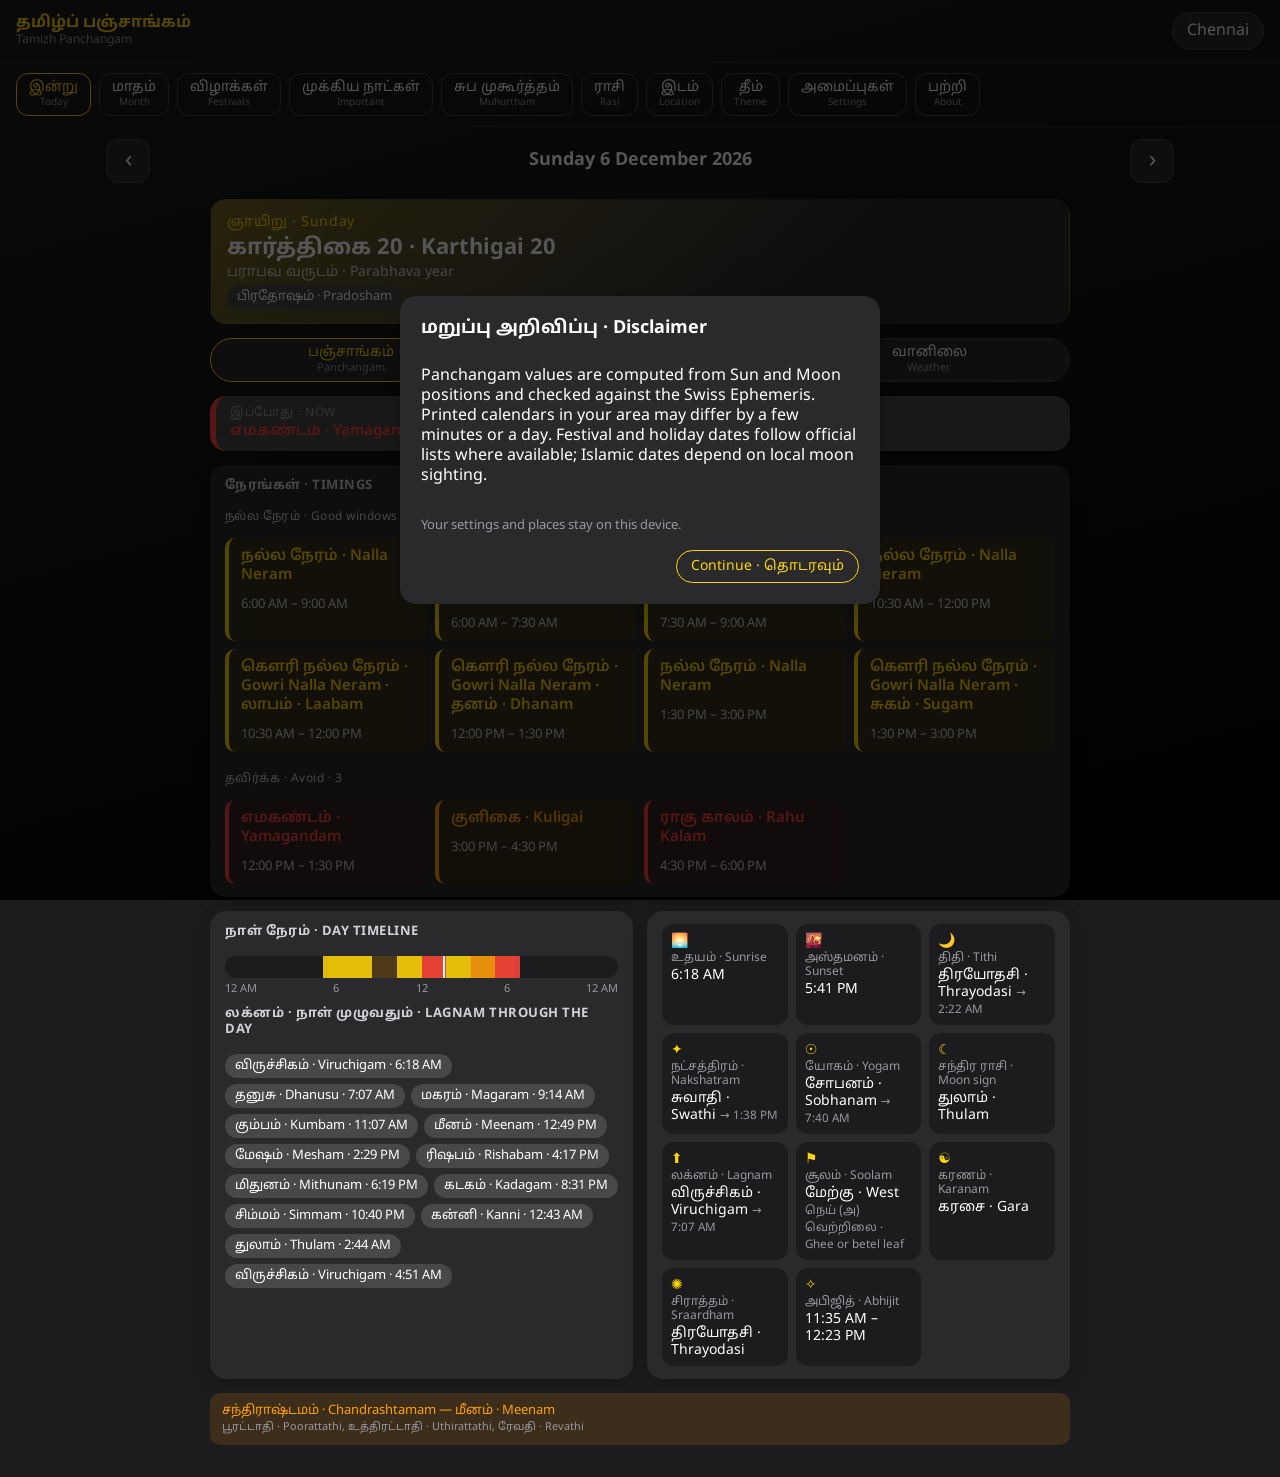
==== commit 3ba4601a: "chore: remove the GitHub repo details from the About screens - APK: no GitHub QR code, label or repo" ====
--- a/web/src/main/resources/web/index.html
+++ b/web/src/main/resources/web/index.html
@@ -51,7 +51,6 @@
     </div>
   </div>
 
-  <script src="engine/vendor/qrcode.js"></script>
   <script type="module" src="app.js"></script>
 </body>
 </html>
--- a/web/src/main/resources/web/style.css
+++ b/web/src/main/resources/web/style.css
@@ -74,19 +74,44 @@
 .weekdays { text-align: center; margin-bottom: 4px; }
 .weekdays div { display: flex; flex-direction: column; font-size: 12px; color: var(--muted); }
 .weekdays small { font-size: 10px; color: var(--dim); }
+.weekdays .sun { color: var(--alert-soft); }
+.month-sub { margin: 2px 0 10px; font-size: 13px; color: var(--muted); text-align: center; }
+
+/* ---- Month: wall-calendar page view, and the page turn when the month changes */
+.month-wrap.page { max-width: 900px; margin: 0 auto; position: relative; background: var(--surface); border-radius: var(--card-radius); padding: 22px 16px 16px; box-shadow: var(--card-shadow); }
+.month-wrap.page::before { content: ''; position: absolute; top: -7px; left: 14%; right: 14%; height: 14px; background: radial-gradient(circle, var(--dim) 3px, transparent 3.5px) 0 0 / 22px 14px repeat-x; }
+.month-wrap.page .bar h1 { font-size: clamp(18px, 4vw, 26px); }
+.month-wrap.flip-next { animation: flip-next .45s ease-out; transform-origin: left center; }
+.month-wrap.flip-prev { animation: flip-prev .45s ease-out; transform-origin: right center; }
+@keyframes flip-next { from { transform: perspective(1200px) rotateY(-16deg); opacity: .3; } to { transform: none; opacity: 1; } }
+@keyframes flip-prev { from { transform: perspective(1200px) rotateY(16deg); opacity: .3; } to { transform: none; opacity: 1; } }
+@media (prefers-reduced-motion: reduce) { .month-wrap.flip-next, .month-wrap.flip-prev { animation: none; } }
 .cell {
-  min-height: 64px; padding: 6px 4px; border-radius: 10px; border: 1px solid transparent;
+  min-height: 84px; padding: 6px 4px; border-radius: 10px; border: 1px solid transparent;
   background: var(--surface); display: flex; flex-direction: column; align-items: center; gap: 2px; cursor: pointer; touch-action: manipulation;
 }
+.cell .top { display: flex; align-items: center; justify-content: space-between; gap: 4px; width: 100%; min-width: 0; }
 .cell .g { font-size: 16px; font-weight: 600; }
-.cell .t { font-size: 11px; color: var(--accent); }
-.cell .m { font-size: 9px; color: var(--amber); white-space: nowrap; max-width: 100%; overflow: hidden; text-overflow: ellipsis; }
-.cell .marks { display: flex; gap: 3px; margin-top: auto; }
-.cell .dot { width: 6px; height: 6px; border-radius: 50%; background: var(--accent); }
-.cell .dot.alert { background: var(--alert); }
+.cell .ico-row { display: flex; flex: none; gap: 2px; align-items: center; }
+.cell .ico-i { display: inline-flex; width: 16px; height: 16px; }
+.cell .ico-i svg { width: 100%; height: 100%; display: block; }
+/* Narrow cells (phones): the symbols drop to their own line under the date. */
+.cell { container-type: inline-size; }
+@container (max-width: 96px) {
+  .cell .top { flex-wrap: wrap; justify-content: center; }
+  .cell .ico-row { flex-basis: 100%; justify-content: center; order: 1; }
+  .cell .ico-i { width: 11px; height: 11px; }
+}
+.cell .t { font-size: 11px; color: var(--dim); }
+.cell .tm { font-size: 10px; color: var(--accent); white-space: nowrap; overflow: hidden; text-overflow: ellipsis; min-width: 0; }
+.cell .evs { display: flex; flex-direction: column; align-items: center; width: 100%; min-width: 0; margin-top: auto; }
+.cell .ev { font-size: 11px; line-height: 1.25; color: var(--accent-soft); max-width: 100%; overflow: hidden; text-overflow: ellipsis; white-space: nowrap; }
+.cell .ev.alert { color: var(--alert-soft); }
+.cell .ev.muted { color: var(--muted); }
 .cell.other { opacity: 0.4; }
-.cell.holiday .g { color: var(--alert); }
+.cell.sun .g, .cell.holiday .g { color: var(--alert-soft); }
 .cell.today { border-color: var(--accent); }
+.cell.today .g { background: var(--accent); color: var(--bg-deep); border-radius: 6px; padding: 0 5px; }
 .cell.selected { background: var(--surface-hi); }
 
 /* ---- detail cards */
@@ -105,6 +130,25 @@
 .timings li { display: flex; justify-content: space-between; gap: 8px; font-size: 14px; }
 .timings li span { min-width: 0; overflow-wrap: anywhere; }
 .timings time { color: var(--muted); white-space: nowrap; }
+/* Each window is a tile: a coloured edge and a faint tint in its kind's colour. */
+.timings li { padding: 9px 12px; border-radius: 10px; border-left: 4px solid currentColor; background: var(--bg); align-items: center; }
+.timings li.good { background: color-mix(in srgb, var(--accent) 12%, var(--bg)); }
+.timings li.bad { background: color-mix(in srgb, var(--alert) 12%, var(--bg)); }
+.timings li.mixed { background: color-mix(in srgb, var(--amber) 12%, var(--bg)); }
+.timings li span { font-weight: 600; }
+.timings time { font-size: 13px; font-variant-numeric: tabular-nums; }
+/* Timing cards: a grid so the whole day's windows show without scrolling. */
+.today-grid .timings.cards { display: grid; grid-template-columns: repeat(2, minmax(0, 1fr)); gap: 8px; }
+.timings.cards li { flex-direction: column; justify-content: flex-start; align-items: flex-start; gap: 2px; }
+.timings.cards li span { font-size: 15px; }
+.grp { margin: 10px 0 4px; font-size: 12px; color: var(--muted); letter-spacing: .04em; }
+.grp:first-of-type { margin-top: 0; }
+.today-split { display: grid; gap: 14px; }
+@media (min-width: 700px) {
+  .today-grid .timings.cards { grid-template-columns: repeat(4, minmax(0, 1fr)); }
+  .today-split { grid-template-columns: minmax(0, 1fr) minmax(0, 1fr); }
+}
+.chandra { padding: 10px 12px; border-radius: 10px; background: color-mix(in srgb, var(--amber) 14%, var(--bg)); }
 .warn { margin: 0; font-size: 14px; color: var(--amber); }
 .small-detail { margin-top: 12px; }
 
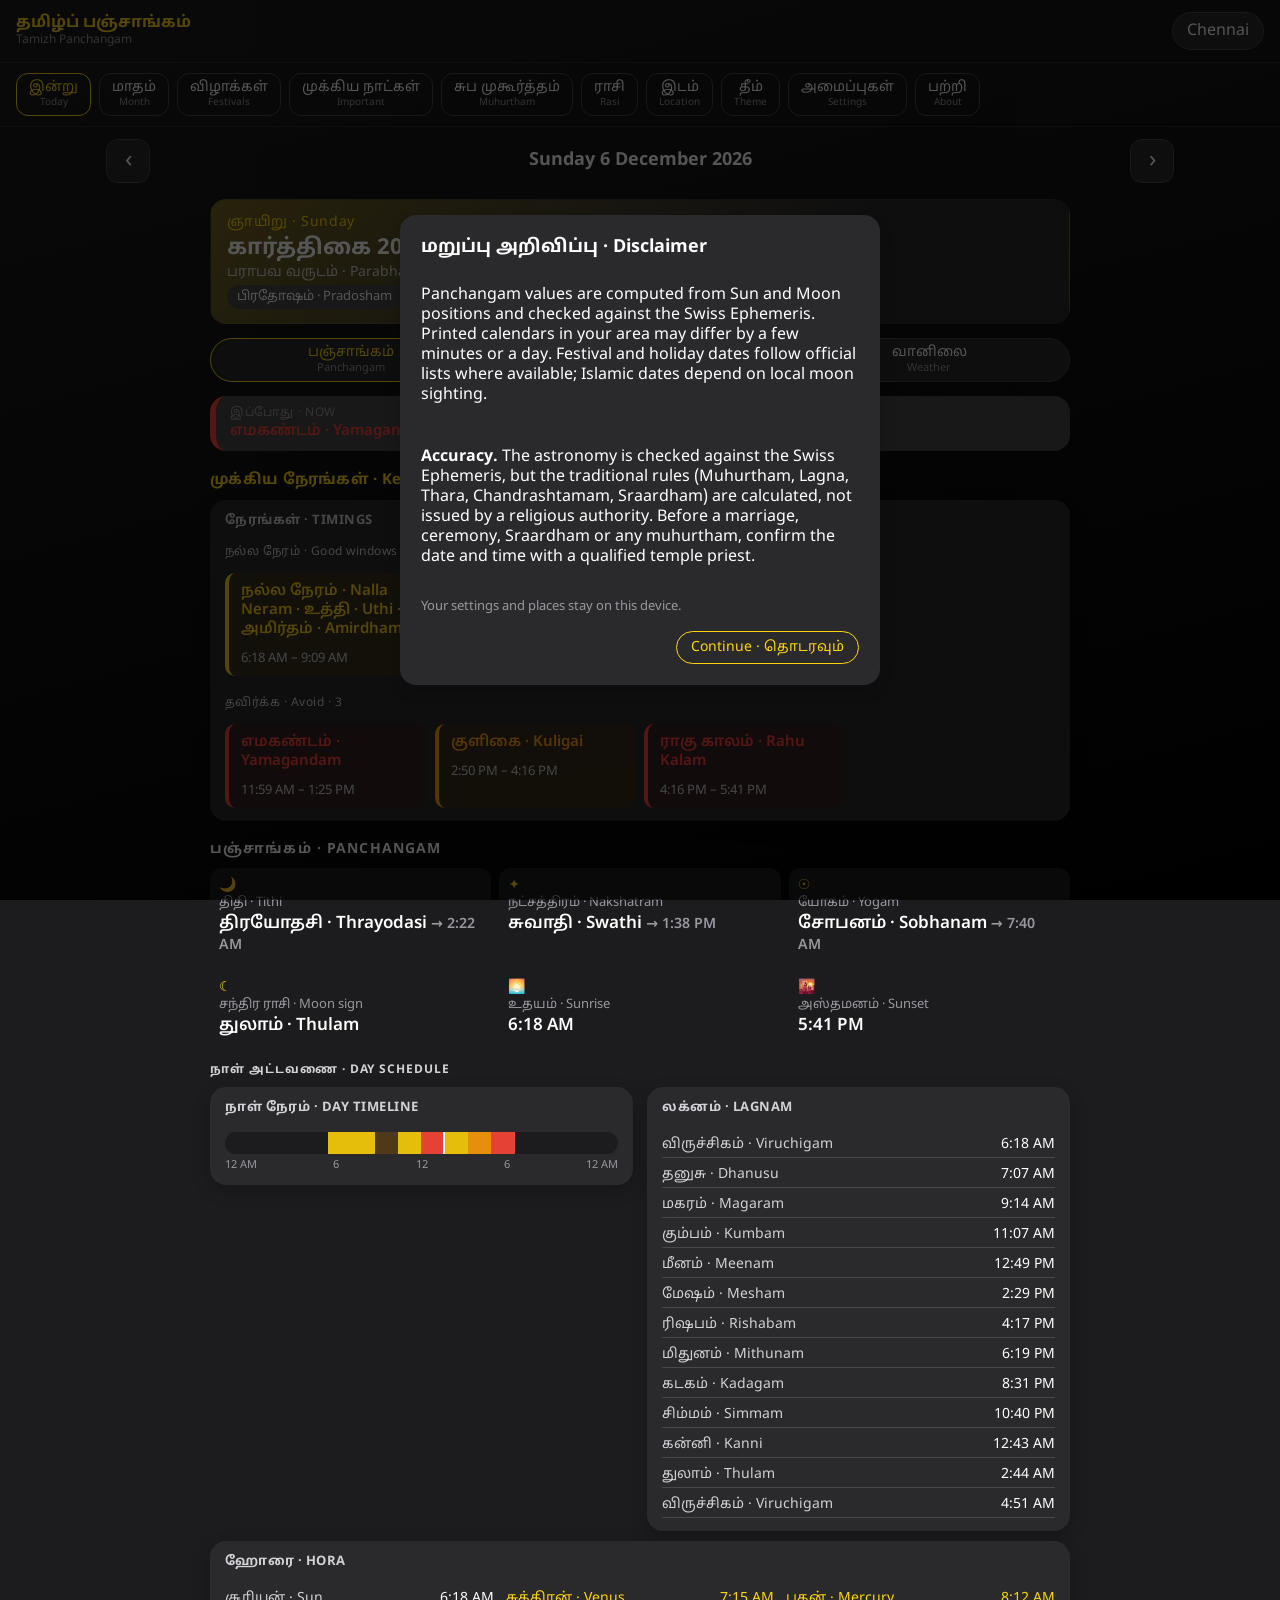
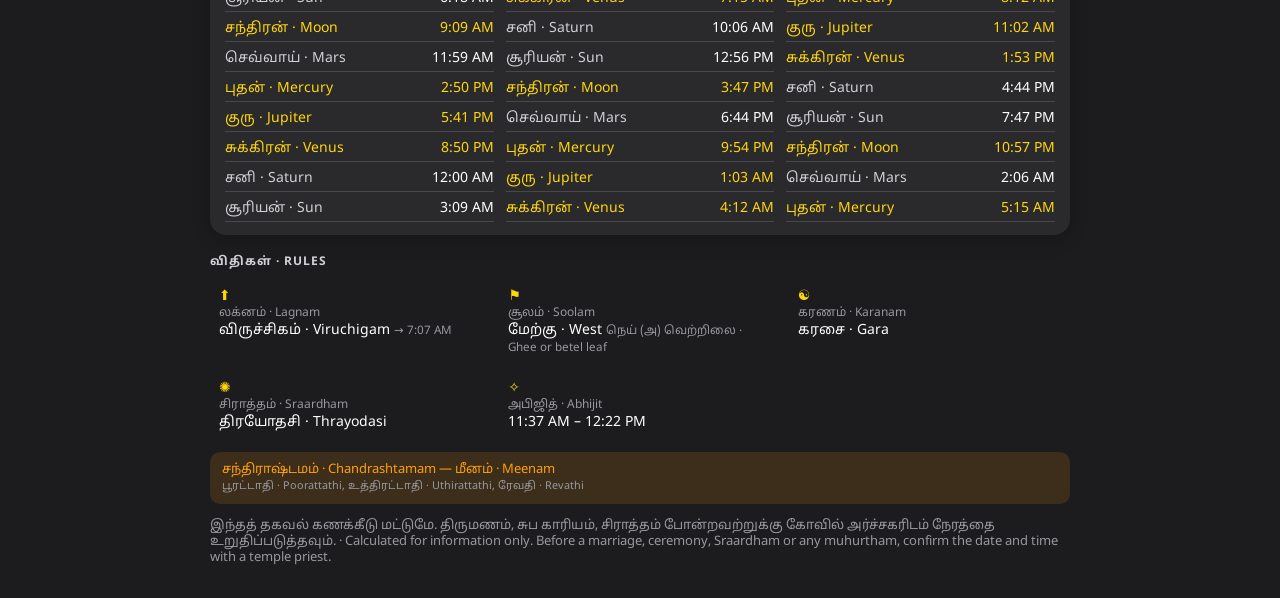
==== commit e8bf81ac: "feat(web): Today in priority tiers, Month link to day view, accuracy notice - Today: key timings, pa" ====
--- a/web/src/main/resources/web/index.html
+++ b/web/src/main/resources/web/index.html
@@ -46,6 +46,7 @@
     <div class="disclaimer-card">
       <h2>மறுப்பு அறிவிப்பு · Disclaimer</h2>
       <p>Panchangam values are computed from Sun and Moon positions and checked against the Swiss Ephemeris. Printed calendars in your area may differ by a few minutes or a day. Festival and holiday dates follow official lists where available; Islamic dates depend on local moon sighting.</p>
+      <p><b>Accuracy.</b> The astronomy is checked against the Swiss Ephemeris, but the traditional rules (Muhurtham, Lagna, Thara, Chandrashtamam, Sraardham) are calculated, not issued by a religious authority. Before a marriage, ceremony, Sraardham or any muhurtham, confirm the date and time with a qualified temple priest.</p>
       <p class="small">Your settings and places stay on this device.</p>
       <button id="disclaimer-ok" class="pill on">Continue · தொடரவும்</button>
     </div>
--- a/web/src/main/resources/web/style.css
+++ b/web/src/main/resources/web/style.css
@@ -230,6 +230,7 @@
 .rasi-card .nav { width: 36px; height: 36px; font-size: 16px; }
 .center { text-align: center; }
 .chip.good { background: var(--accent); color: var(--bg-deep); }
+.chip.caution { background: var(--amber); color: var(--bg-deep); }
 .chip.neutral { background: var(--surface-hi); }
 .chip.caution { background: var(--amber); color: var(--bg-deep); }
 .chip.chandrashtamam { background: var(--alert); color: #FFFFFF; }
@@ -414,3 +415,23 @@
   .print-only h2 { color: #000; font-size: 18px; margin: 0; }
   .print-only p { margin: 2px 0 8px; }
 }
+
+/* ---- Today: priority tiers. Tier 1 timings, tier 2 panchangam, tier 3 day schedule, tier 4 rules. */
+.tier { display: flex; flex-direction: column; gap: 10px; }
+.tier-title { margin: 6px 0 0; font-size: 12px; font-weight: 700; letter-spacing: .08em; text-transform: uppercase; color: var(--muted); }
+.tier-1 .tier-title { font-size: 15px; color: var(--accent); letter-spacing: .02em; text-transform: none; }
+.tier-2 .tier-title { font-size: 14px; color: var(--text); }
+.primary-tiles { grid-template-columns: repeat(2, minmax(0, 1fr)); }
+@media (min-width: 700px) { .primary-tiles { grid-template-columns: repeat(3, minmax(0, 1fr)); } }
+.primary-tiles .tile dd { font-size: 17px; font-weight: 600; }
+.primary-tiles .tile dt { font-size: 13px; }
+.sched { list-style: none; margin: 0; padding: 0; display: grid; grid-template-columns: repeat(2, minmax(0, 1fr)); gap: 4px 12px; }
+@media (min-width: 700px) { .sched { grid-template-columns: repeat(3, minmax(0, 1fr)); } }
+.sched-row { display: flex; justify-content: space-between; gap: 8px; font-size: 14px; padding: 4px 0; border-bottom: 1px solid var(--surface-hi); }
+.sched-row span { color: var(--muted); min-width: 0; overflow-wrap: anywhere; }
+.sched-row time { color: var(--text); white-space: nowrap; font-variant-numeric: tabular-nums; }
+.sched-row.good span { color: var(--accent); }
+.sched-row.good time { color: var(--accent); }
+
+.today-split { align-items: start; }
+.sched.sched-1 { grid-template-columns: minmax(0, 1fr); }
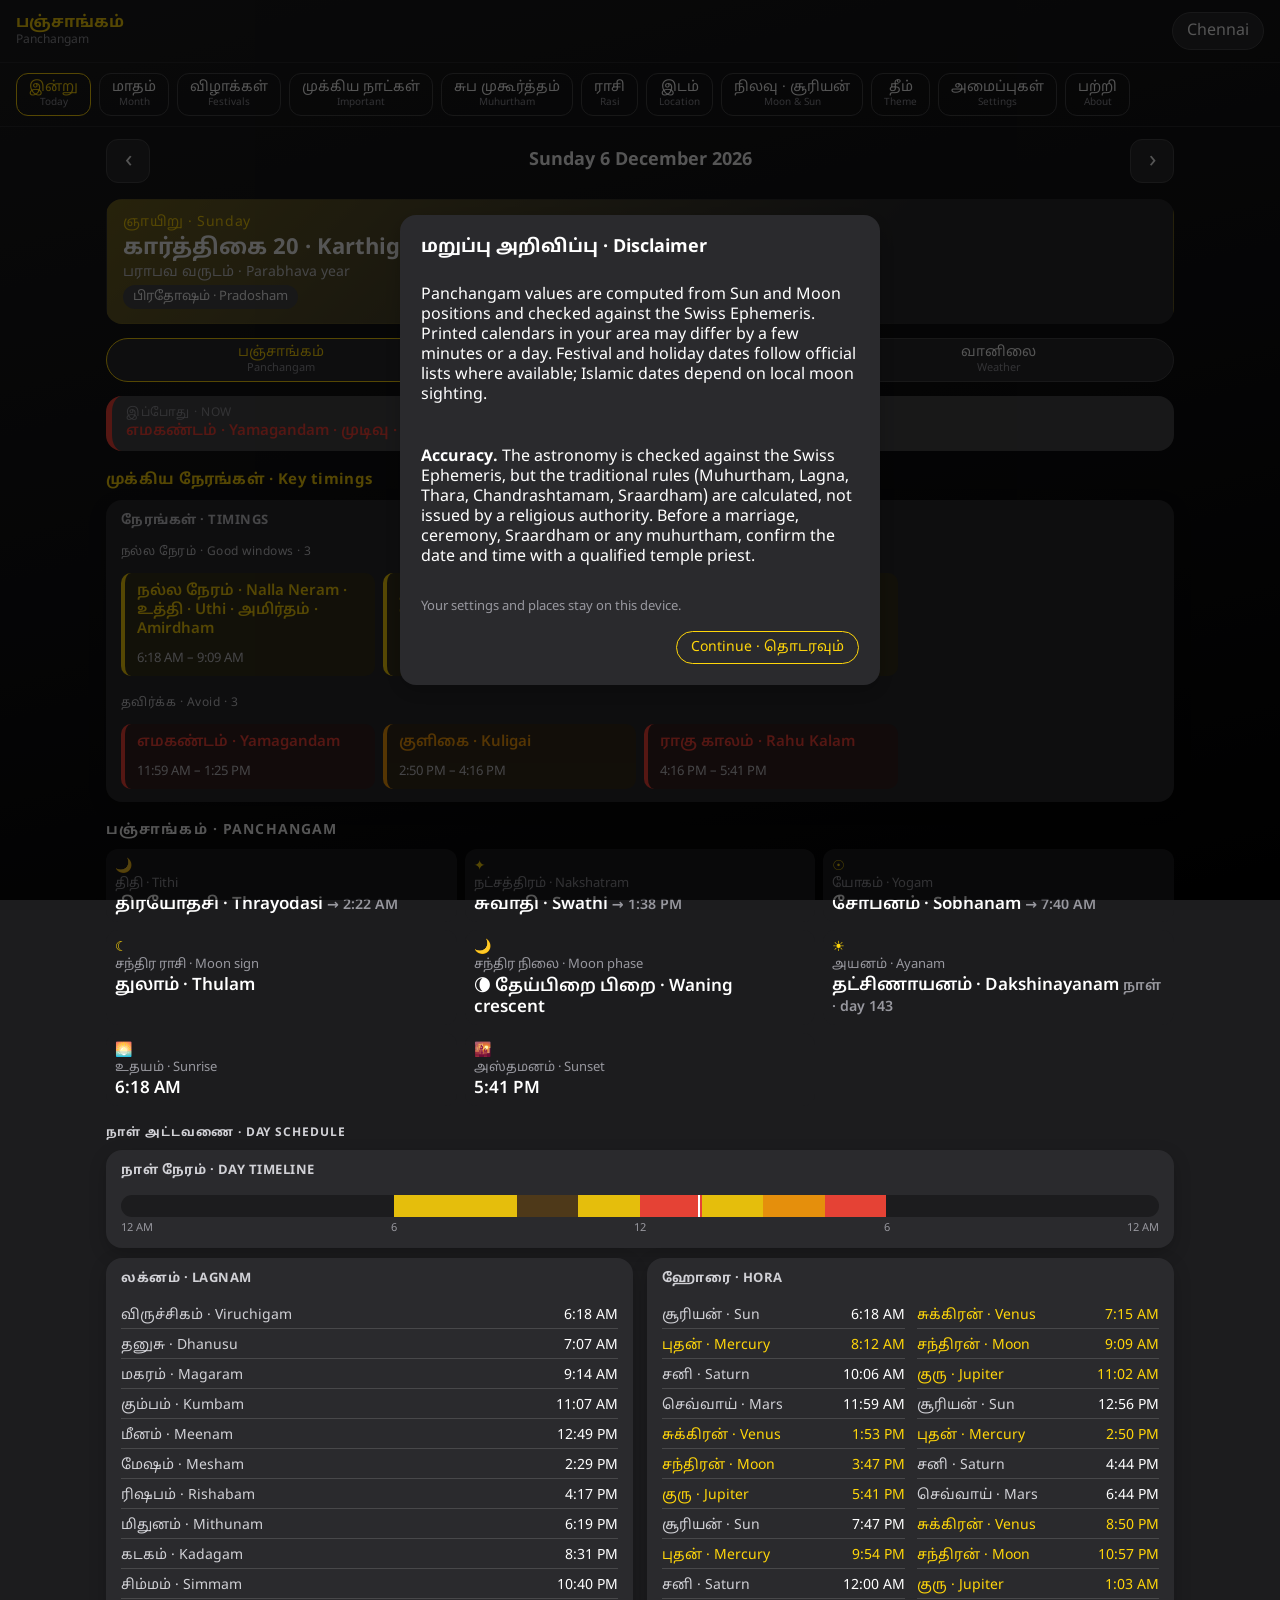
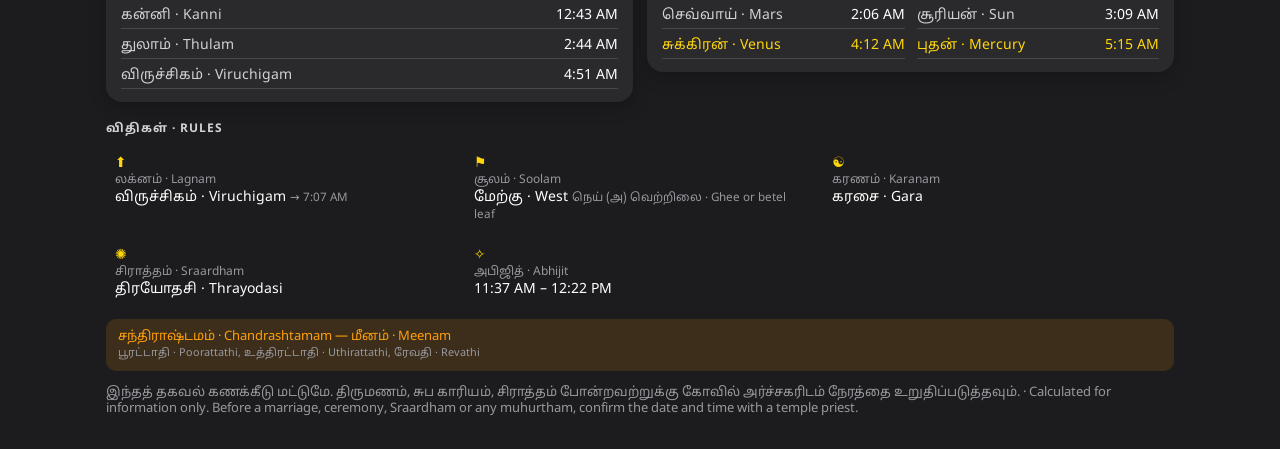
==== commit f546c616: "feat: rebrand to Panchangam (phases P1 and P5) - Android launcher label, About hero and install scri" ====
--- a/web/src/main/resources/web/index.html
+++ b/web/src/main/resources/web/index.html
@@ -3,13 +3,13 @@
 <head>
   <meta charset="utf-8">
   <meta name="viewport" content="width=device-width, initial-scale=1, viewport-fit=cover">
-  <title>Tamizh Panchangam · தமிழ்ப் பஞ்சாங்கம்</title>
-  <meta name="description" content="Tamizh Panchangam: tithi, nakshatram, yogam, Rahu Kalam, Rasi Palan, weather and festivals.">
+  <title>Panchangam · பஞ்சாங்கம்</title>
+  <meta name="description" content="Panchangam: Tamil panchangam for your place. Tithi, nakshatram, yogam, Rahu Kalam, Rasi Palan, Muhurtham, weather and festivals.">
   <meta name="theme-color" content="#1C1C1E">
   <meta name="color-scheme" content="dark light">
   <!-- iPhone: "Add to Home Screen" in Safari opens a full-screen app without browser chrome -->
   <meta name="apple-mobile-web-app-capable" content="yes">
-  <meta name="apple-mobile-web-app-title" content="Tamizh">
+  <meta name="apple-mobile-web-app-title" content="Panchangam">
   <meta name="apple-mobile-web-app-status-bar-style" content="black-translucent">
   <link rel="manifest" href="manifest.webmanifest">
   <link rel="apple-touch-icon" href="apple-touch-icon.png">
@@ -23,8 +23,8 @@
 <body>
   <header class="top">
     <div class="brand">
-      <span class="ta">தமிழ்ப் பஞ்சாங்கம்</span>
-      <span class="en">Tamizh Panchangam</span>
+      <span class="ta">பஞ்சாங்கம்</span>
+      <span class="en">Panchangam</span>
     </div>
     <button id="place-chip" class="place-chip" aria-label="Location · இடம்"></button>
   </header>
--- a/web/src/main/resources/web/style.css
+++ b/web/src/main/resources/web/style.css
@@ -309,6 +309,10 @@
 [data-skin="GLASS"] { --card-bg: color-mix(in srgb, var(--surface) 58%, transparent); --card-border: #FFFFFF2E; --card-blur: blur(16px) saturate(140%); --card-shadow: 0 10px 30px #0004; }
 [data-skin="PAPER"] { --card-bg: var(--surface); --card-border: var(--surface-hi); --card-shadow: 3px 3px 0 var(--surface-hi); --card-radius: 6px; }
 [data-skin="PAPER"] .cell, [data-skin="PAPER"] .rasi-tile { border-radius: 4px; }
+[data-skin="SOFT"] { --card-bg: color-mix(in srgb, var(--surface) 92%, var(--accent) 8%); --card-border: transparent; --card-shadow: 0 12px 28px #0002; --card-radius: 22px; }
+[data-skin="EDGE"] { --card-bg: var(--surface); --card-border: transparent; --card-shadow: inset 4px 0 0 var(--accent); --card-radius: 12px; }
+.skin-sample.skin-soft i { border-radius: 8px; box-shadow: 0 6px 12px #0002; background: color-mix(in srgb, var(--surface) 92%, var(--accent) 8%); }
+.skin-sample.skin-edge i { border-radius: 3px; box-shadow: inset 4px 0 0 var(--accent); }
 
 /* ---- theme and skin pickers */
 .theme-grid { display: grid; grid-template-columns: repeat(auto-fill, minmax(150px, 1fr)); gap: 10px; }
@@ -435,3 +439,155 @@
 
 .today-split { align-items: start; }
 .sched.sched-1 { grid-template-columns: minmax(0, 1fr); }
+
+.sched.sched-2 { grid-template-columns: repeat(2, minmax(0, 1fr)); }
+@media (min-width: 900px) { .today-grid { max-width: 1080px; } }
+
+/* ---- Festivals, Important and Muhurtham: month groups of cards with a date badge and a kind colour bar. */
+.page-sub { margin: -6px 0 12px; font-size: 14px; color: var(--muted); }
+.stat-row { display: flex; gap: 10px; flex-wrap: wrap; margin: 4px 0 6px; }
+.stat-row > div { background: var(--surface); border-radius: 12px; padding: 8px 14px; min-width: 88px; }
+.stat-row b { display: block; font-size: 20px; color: var(--accent); }
+.stat-row small { color: var(--dim); font-size: 12px; }
+.month-group { margin-top: 14px; }
+.month-h { margin: 0 0 8px; font-size: 15px; color: var(--accent); display: flex; align-items: baseline; gap: 8px; }
+.month-h small { color: var(--dim); font-size: 12px; font-weight: 400; }
+.cards-grid { display: grid; grid-template-columns: minmax(0, 1fr); gap: 10px; }
+@media (min-width: 640px) { .cards-grid { grid-template-columns: repeat(2, minmax(0, 1fr)); } }
+@media (min-width: 1000px) { .cards-grid { grid-template-columns: repeat(3, minmax(0, 1fr)); } }
+.fcard { display: flex; gap: 12px; align-items: center; background: var(--card-bg); border: 1px solid var(--card-border); border-left: 4px solid var(--surface-hi); border-radius: var(--card-radius); padding: 10px 12px; min-width: 0; }
+.fcard.fest, .fcard.mh { border-left-color: var(--accent); }
+.fcard.hol { border-left-color: var(--alert); }
+.fcard.rel { border-left-color: var(--muted); }
+.fcard.sch { border-left-color: var(--amber); }
+.date-badge { flex: none; min-width: 58px; text-align: center; background: var(--bg); border-radius: 12px; padding: 6px 4px; }
+.date-badge b { display: block; font-size: 19px; line-height: 1.1; }
+.date-badge small { font-size: 11px; color: var(--dim); }
+.fcard-body { min-width: 0; display: flex; flex-direction: column; gap: 3px; }
+.fcard-body b { font-size: 15px; line-height: 1.3; overflow-wrap: anywhere; }
+.fcard-body small { color: var(--muted); font-size: 12px; }
+.best-window { align-self: flex-start; margin-top: 4px; font-size: 12px; background: var(--accent); color: var(--bg-deep); border-radius: 999px; padding: 2px 10px; }
+
+/* ---- Rasi chart: quiet tiles with an outlook edge; the Moon's sign is ringed; planets are named. */
+.rasi-tile { background: var(--card-bg); border: 1px solid var(--card-border); border-left: 5px solid var(--surface-hi); border-radius: var(--card-radius); box-shadow: var(--card-shadow); display: flex; flex-direction: column; align-items: center; justify-content: center; gap: 4px; padding: 10px 8px; color: var(--text); }
+.rasi-tile.o-good { border-left-color: var(--accent); }
+.rasi-tile.o-neutral { border-left-color: var(--muted); }
+.rasi-tile.o-caution { border-left-color: var(--amber); }
+.rasi-tile.o-chandrashtamam { border-left-color: var(--alert); }
+.rasi-tile.is-moon { box-shadow: 0 0 0 2px var(--accent), var(--card-shadow); }
+.rt-name { font-size: 16px; font-weight: 700; }
+.rasi-tile small { font-size: 11px; color: var(--dim); }
+.rt-outlook { font-size: 12px; font-weight: 600; color: var(--muted); }
+.o-good .rt-outlook { color: var(--accent); }
+.o-caution .rt-outlook { color: var(--amber); }
+.o-chandrashtamam .rt-outlook { color: var(--alert); }
+.rt-planets { display: flex; flex-wrap: wrap; gap: 4px; justify-content: center; min-height: 1.4em; }
+.rt-planets em { font-style: normal; font-size: 11px; background: var(--surface-hi); border-radius: 999px; padding: 1px 7px; }
+.rc-rows { margin: 8px 0 0; display: grid; gap: 6px; }
+.rc-rows > div { display: flex; justify-content: space-between; gap: 10px; border-bottom: 1px solid var(--surface-hi); padding-bottom: 4px; }
+.rc-rows dt { color: var(--muted); font-size: 13px; }
+.rc-rows dd { margin: 0; font-weight: 700; font-size: 14px; }
+.rc-rows .rc-alert dd { color: var(--alert); }
+
+/* ---- Location, Theme, Settings, About: a shared header, card grids, and a clearer hero on About. */
+.sub-h { margin: 14px 0 8px; font-size: 13px; letter-spacing: .06em; text-transform: uppercase; color: var(--muted); }
+.current-place { display: flex; flex-wrap: wrap; align-items: baseline; gap: 4px 12px; background: var(--surface); border-radius: var(--card-radius); padding: 12px 16px; border-left: 4px solid var(--accent); margin-bottom: 4px; }
+.current-place span { font-size: 12px; color: var(--dim); text-transform: uppercase; letter-spacing: .05em; width: 100%; }
+.current-place b { font-size: 18px; }
+.current-place small { color: var(--muted); }
+.place-grid { display: grid; grid-template-columns: repeat(2, minmax(0, 1fr)); gap: 10px; }
+@media (min-width: 700px) { .place-grid { grid-template-columns: repeat(4, minmax(0, 1fr)); } }
+.place-card { display: flex; flex-direction: column; align-items: flex-start; gap: 4px; background: var(--card-bg); border: 1px solid var(--card-border); border-radius: var(--card-radius); box-shadow: var(--card-shadow); padding: 12px; text-align: left; color: var(--text); cursor: pointer; min-width: 0; }
+.place-card b { font-size: 15px; }
+.place-card small { color: var(--dim); font-size: 12px; overflow-wrap: anywhere; }
+.place-card.on { border-color: var(--accent); box-shadow: 0 0 0 2px var(--accent); }
+.settings-grid { display: grid; grid-template-columns: minmax(0, 1fr); gap: 14px; }
+@media (min-width: 900px) { .settings-grid { grid-template-columns: repeat(2, minmax(0, 1fr)); } }
+.settings-grid > .group { margin: 0; }
+.settings-grid .group h3 { color: var(--accent); font-size: 14px; margin: 0 0 8px; }
+.about-hero { display: flex; align-items: center; gap: 16px; background: var(--card-bg); border-radius: var(--card-radius); box-shadow: var(--card-shadow); padding: 18px; border-left: 4px solid var(--accent); }
+.about-hero h2 { margin: 0 0 4px; font-size: 22px; }
+.about-hero p { margin: 0 0 4px; }
+
+/* ---- Moon phase: shown on each month cell and in the day view. */
+.cell .moon { font-size: 14px; line-height: 1; }
+
+/* ---- Moon panel (Month, selected day) */
+.moon-panel { display: flex; gap: 14px; align-items: center; background: var(--surface-hi); border-radius: 14px; padding: 12px; }
+.moon-big { font-size: 64px; line-height: 1; flex: none; animation: moon-float 4s ease-in-out infinite; }
+.moon-text { display: flex; flex-direction: column; gap: 4px; min-width: 0; }
+.moon-text p { margin: 0; font-size: 14px; }
+.lit-bar { height: 8px; background: var(--surface); border-radius: 999px; overflow: hidden; }
+.lit-bar i { display: block; height: 100%; background: var(--accent); border-radius: 999px; }
+@keyframes moon-float { 0%, 100% { transform: translateY(0); } 50% { transform: translateY(-5px); } }
+
+/* ---- Learn page */
+.learn-sec { background: var(--card-bg); border-radius: var(--card-radius); box-shadow: var(--card-shadow); padding: 16px; display: flex; flex-direction: column; gap: 10px; margin-bottom: 12px; }
+.learn-sec h2 { margin: 0; font-size: 18px; color: var(--accent); }
+.learn-sec p { margin: 0; font-size: 14px; line-height: 1.5; }
+.learn-phases { display: grid; grid-template-columns: repeat(2, minmax(0, 1fr)); gap: 10px; }
+@media (min-width: 900px) { .learn-phases { grid-template-columns: repeat(4, minmax(0, 1fr)); } }
+.learn-phase { background: var(--surface); border-radius: 14px; padding: 12px; display: flex; flex-direction: column; align-items: center; gap: 6px; text-align: center; border: 2px solid transparent; }
+.learn-phase.now { border-color: var(--accent); }
+.learn-phase small { font-size: 12px; color: var(--muted); }
+.moon-anim { font-size: 46px; line-height: 1; animation: moon-pulse 3.2s ease-in-out infinite; animation-delay: var(--delay, 0s); }
+@keyframes moon-pulse { 0%, 100% { transform: scale(1); } 50% { transform: scale(1.12); } }
+.sun-track { position: relative; height: 90px; border-bottom: 2px dashed var(--surface-hi); margin: 6px 0; }
+.sun-go { position: absolute; font-size: 40px; left: 0; top: 0; animation: sun-arc 8s ease-in-out infinite; }
+@keyframes sun-arc { 0% { left: 0%; top: 70%; } 50% { left: 46%; top: 0%; } 100% { left: 92%; top: 70%; } }
+.ay-cards { display: grid; grid-template-columns: minmax(0, 1fr); gap: 10px; }
+@media (min-width: 700px) { .ay-cards { grid-template-columns: repeat(2, minmax(0, 1fr)); } }
+.ay-card { background: var(--surface); border-radius: 14px; padding: 12px; border-left: 4px solid var(--surface-hi); }
+.ay-card h3 { margin: 0 0 6px; font-size: 15px; }
+.ay-u-card { border-left-color: var(--accent); }
+.ay-d-card { border-left-color: var(--muted); }
+.now-ayanam { font-weight: 700; color: var(--accent); }
+.change-list { margin: 0; padding-left: 18px; font-size: 14px; display: grid; gap: 4px; }
+.year-map { display: grid; grid-template-columns: minmax(0, 1fr); gap: 10px; }
+@media (min-width: 700px) { .year-map { grid-template-columns: repeat(3, minmax(0, 1fr)); } }
+.ay-month b { font-size: 13px; }
+.ay-days { display: flex; flex-wrap: wrap; gap: 3px; margin-top: 4px; }
+.ay-cell { display: inline-block; width: 12px; height: 12px; border-radius: 3px; background: var(--surface-hi); }
+.ay-cell.ay-u { background: var(--accent); }
+.ay-cell.ay-d { background: color-mix(in srgb, var(--muted) 45%, var(--surface)); }
+.ay-cell.today { outline: 2px solid var(--text); outline-offset: 1px; }
+.gloss-grid { display: grid; grid-template-columns: minmax(0, 1fr); gap: 10px; }
+@media (min-width: 700px) { .gloss-grid { grid-template-columns: repeat(2, minmax(0, 1fr)); } }
+.gloss-item { display: flex; gap: 12px; align-items: flex-start; background: var(--surface); border-radius: 14px; padding: 12px; }
+.gloss-item > span { font-size: 28px; line-height: 1; }
+.gloss-item b { font-size: 15px; }
+.gloss-item p { margin: 2px 0 0; font-size: 13px; color: var(--muted); }
+.change-list { list-style: none; padding-left: 0; }
+.change-card { background: var(--surface); border-radius: 14px; padding: 12px; border-left: 4px solid var(--surface-hi); display: flex; flex-direction: column; gap: 4px; }
+.change-card p { margin: 0; font-size: 14px; }
+
+/* ---- Sun movement through the year: the Sun's sign each month, with the direction of travel. */
+.sun-year { display: flex; flex-direction: column; gap: 8px; }
+.sun-year .sun-track { position: relative; height: 56px; border-bottom: 2px dashed var(--surface-hi); }
+.sun-year .sun-go { font-size: 34px; animation: sun-year-go 12s linear infinite; }
+@keyframes sun-year-go { 0% { left: 0%; top: 50%; } 25% { top: 0%; } 50% { left: 92%; top: 50%; } 75% { top: 100%; } 100% { left: 0%; top: 50%; } }
+.sun-months { display: grid; grid-template-columns: repeat(4, minmax(0, 1fr)); gap: 8px; }
+@media (min-width: 800px) { .sun-months { grid-template-columns: repeat(6, minmax(0, 1fr)); } }
+.sun-m { background: var(--surface); border-radius: 12px; padding: 8px; display: flex; flex-direction: column; align-items: center; gap: 2px; text-align: center; border-top: 4px solid var(--surface-hi); }
+.sun-m.sun-north { border-top-color: var(--accent); }
+.sun-m.sun-south { border-top-color: var(--muted); }
+.sun-m.now { box-shadow: 0 0 0 2px var(--text); }
+.sun-m b { font-size: 12px; }
+.sun-m small { font-size: 11px; color: var(--muted); }
+.sun-m em { font-style: normal; font-size: 10px; color: var(--dim); }
+.sun-arrow { font-size: 20px; line-height: 1; font-weight: 700; }
+.sun-north .sun-arrow { color: var(--accent); }
+.sun-south .sun-arrow { color: var(--muted); }
+
+/* ---- Moon and Sun page: short cards and a simple table. */
+.mp-grid { display: grid; grid-template-columns: repeat(4, minmax(0, 1fr)); gap: 8px; }
+@media (min-width: 900px) { .mp-grid { grid-template-columns: repeat(8, minmax(0, 1fr)); } }
+.mp { background: var(--surface); border-radius: 12px; padding: 10px 6px; display: flex; flex-direction: column; align-items: center; gap: 4px; text-align: center; border: 2px solid transparent; }
+.mp.now { border-color: var(--accent); }
+.mp b { font-size: 12px; }
+.mp small { font-size: 11px; color: var(--muted); }
+.simple-table { width: 100%; border-collapse: collapse; font-size: 14px; }
+.simple-table th, .simple-table td { text-align: left; padding: 8px 6px; border-bottom: 1px solid var(--surface-hi); }
+.simple-table th { color: var(--muted); font-size: 12px; font-weight: 600; }
+.simple-table .ay-u-row td:first-child { color: var(--accent); font-weight: 700; }
+.simple-table .ay-d-row td:first-child { color: var(--muted); font-weight: 700; }
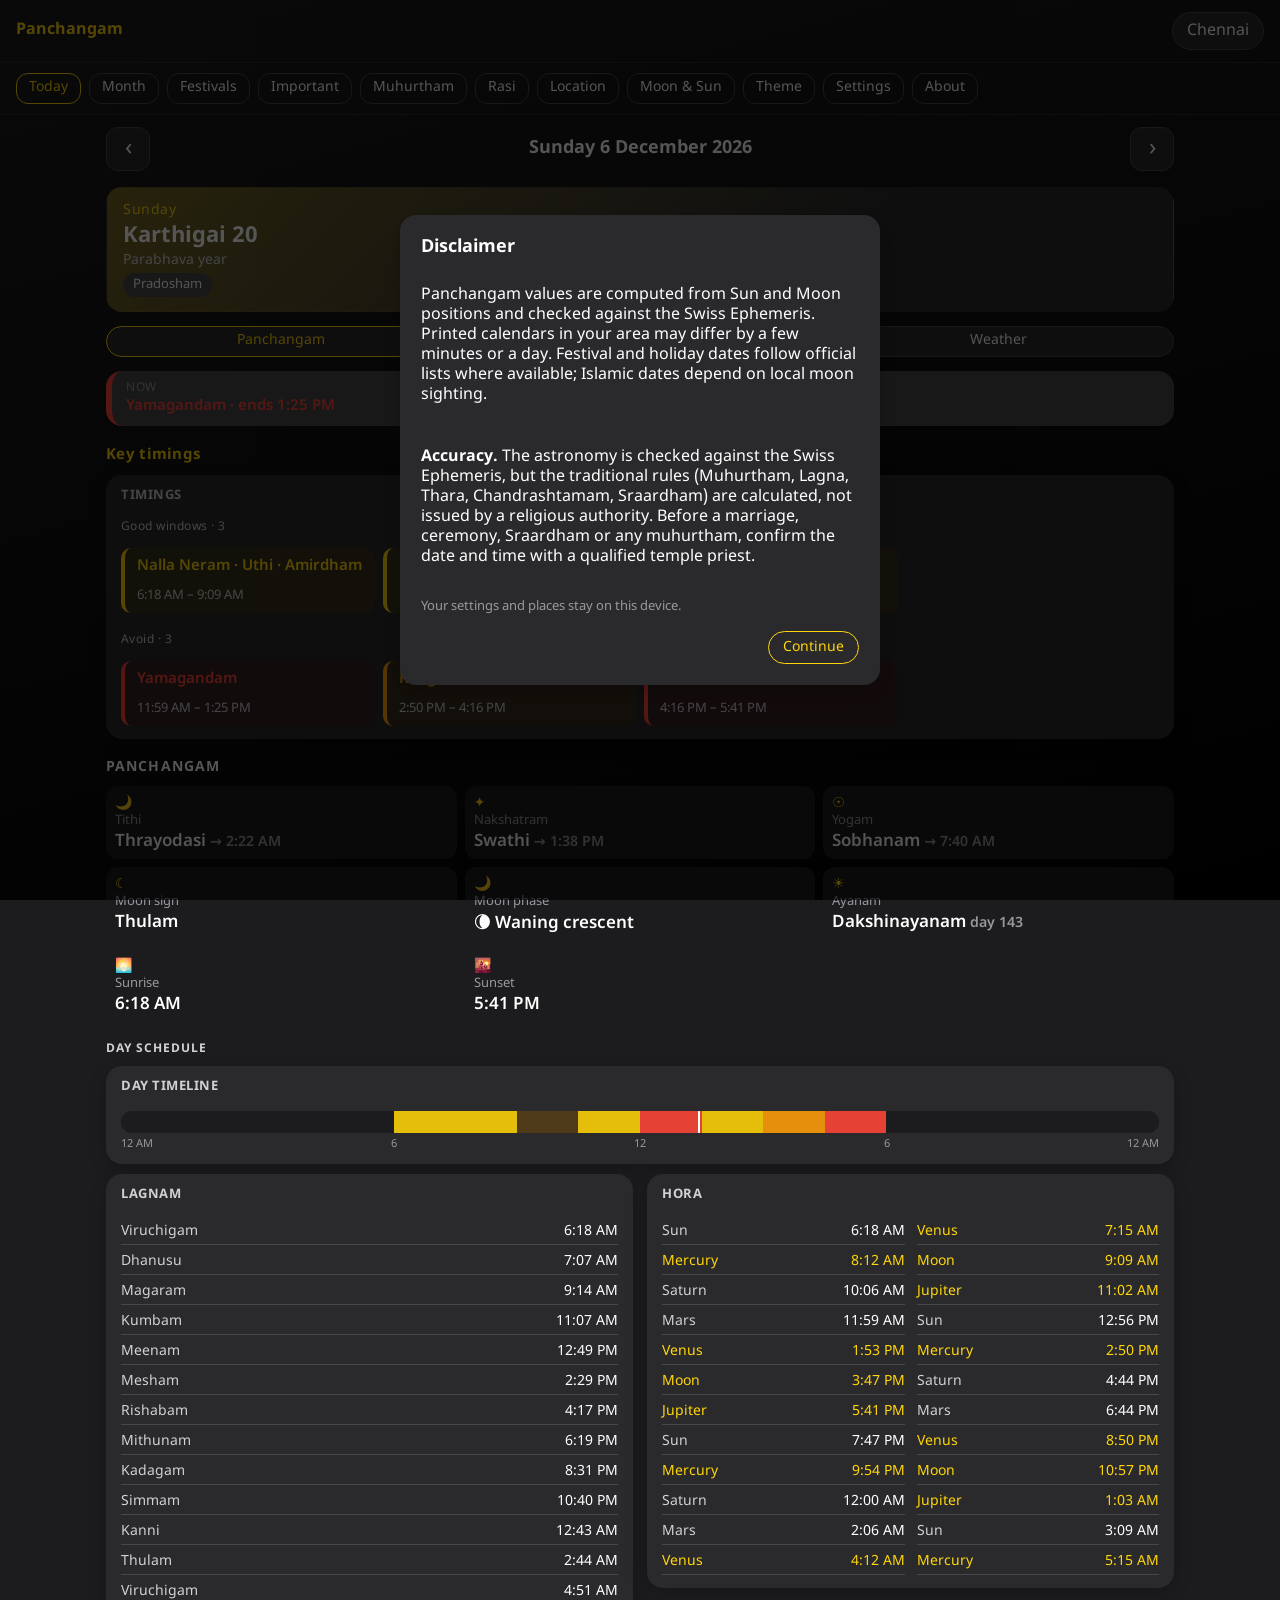
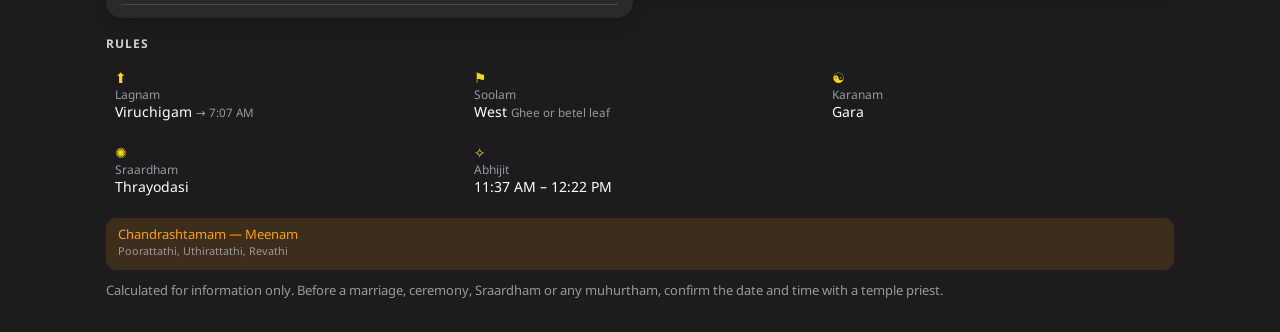
==== commit fd1d7acd: "fix(web): English selection shows English only - Page chrome (title, brand, update banner, disclaime" ====
--- a/web/src/main/resources/web/index.html
+++ b/web/src/main/resources/web/index.html
@@ -3,7 +3,7 @@
 <head>
   <meta charset="utf-8">
   <meta name="viewport" content="width=device-width, initial-scale=1, viewport-fit=cover">
-  <title>Panchangam · பஞ்சாங்கம்</title>
+  <title>Panchangam</title>
   <meta name="description" content="Panchangam: Tamil panchangam for your place. Tithi, nakshatram, yogam, Rahu Kalam, Rasi Palan, Muhurtham, weather and festivals.">
   <meta name="theme-color" content="#1C1C1E">
   <meta name="color-scheme" content="dark light">
@@ -17,16 +17,15 @@
   <link rel="icon" type="image/png" href="icon-192.png">
   <link rel="preconnect" href="https://fonts.googleapis.com">
   <link rel="preconnect" href="https://fonts.gstatic.com" crossorigin>
-  <link href="https://fonts.googleapis.com/css2?family=Noto+Sans+Tamil:wght@400;600;700&display=swap" rel="stylesheet">
+  <link href="https://fonts.googleapis.com/css2?family=Noto+Sans+Tamil:wght@400;600;700&family=Noto+Sans+Telugu:wght@400;600;700&family=Noto+Sans+Malayalam:wght@400;600;700&family=Noto+Sans+Kannada:wght@400;600;700&family=Noto+Sans+Devanagari:wght@400;600;700&display=swap" rel="stylesheet">
   <link rel="stylesheet" href="style.css">
 </head>
 <body>
   <header class="top">
-    <div class="brand">
-      <span class="ta">பஞ்சாங்கம்</span>
-      <span class="en">Panchangam</span>
+    <div class="brand" id="brand">
+      <span class="ta">Panchangam</span>
     </div>
-    <button id="place-chip" class="place-chip" aria-label="Location · இடம்"></button>
+    <button id="place-chip" class="place-chip" aria-label="Location"></button>
   </header>
 
   <nav id="tabs" class="tabs" aria-label="Sections"></nav>
@@ -38,17 +37,17 @@
   <div id="ambient" class="ambient" hidden aria-label="Ambient clock"></div>
 
   <div id="update" class="update" role="status" hidden>
-    <span>New version available · புதிய பதிப்பு</span>
-    <button id="update-go" class="pill on">Reload · மீண்டும் ஏற்று</button>
+    <span id="update-text">New version available</span>
+    <button id="update-go" class="pill on">Reload</button>
   </div>
 
   <div id="disclaimer" class="disclaimer" role="dialog" aria-modal="true" hidden>
     <div class="disclaimer-card">
-      <h2>மறுப்பு அறிவிப்பு · Disclaimer</h2>
+      <h2 id="disclaimer-title">Disclaimer</h2>
       <p>Panchangam values are computed from Sun and Moon positions and checked against the Swiss Ephemeris. Printed calendars in your area may differ by a few minutes or a day. Festival and holiday dates follow official lists where available; Islamic dates depend on local moon sighting.</p>
       <p><b>Accuracy.</b> The astronomy is checked against the Swiss Ephemeris, but the traditional rules (Muhurtham, Lagna, Thara, Chandrashtamam, Sraardham) are calculated, not issued by a religious authority. Before a marriage, ceremony, Sraardham or any muhurtham, confirm the date and time with a qualified temple priest.</p>
       <p class="small">Your settings and places stay on this device.</p>
-      <button id="disclaimer-ok" class="pill on">Continue · தொடரவும்</button>
+      <button id="disclaimer-ok" class="pill on">Continue</button>
     </div>
   </div>
 
--- a/web/src/main/resources/web/style.css
+++ b/web/src/main/resources/web/style.css
@@ -12,7 +12,7 @@
 html, body { margin: 0; background: var(--bg); color: var(--text); }
 body { background: var(--bg-grad, var(--bg)) fixed; }
 body {
-  font-family: "Noto Sans Tamil", system-ui, -apple-system, sans-serif;
+  font-family: "Noto Sans Tamil", "Noto Sans Telugu", "Noto Sans Malayalam", "Noto Sans Kannada", "Noto Sans Devanagari", system-ui, -apple-system, sans-serif;
   min-height: 100vh;
   padding: env(safe-area-inset-top) env(safe-area-inset-right) env(safe-area-inset-bottom) env(safe-area-inset-left);
   -webkit-text-size-adjust: 100%;
@@ -153,19 +153,10 @@
 .small-detail { margin-top: 12px; }
 
 /* ---- sloka */
-.sloka .sloka-title { margin: 0; font-weight: 600; color: var(--accent); }
-.sloka .sloka-text { margin: 6px 0; font-size: 15px; line-height: 1.7; }
-.sloka .sloka-meaning { margin: 0 0 8px; color: var(--muted); font-size: 14px; }
 
 /* ---- weather, with animated scenes */
 .weather { position: relative; overflow: hidden; border-radius: 16px; padding: 16px; background: linear-gradient(160deg, var(--surface), var(--bg-mid)); }
 .weather h3 { margin: 12px 0 6px; font-size: 13px; color: var(--muted); }
-.wx-now b { font-size: 36px; }
-.wx-now span { display: block; font-size: 16px; }
-.wx-list { list-style: none; margin: 0; padding: 0; display: flex; gap: 8px; overflow-x: auto; }
-.wx-list.days { flex-direction: column; gap: 4px; }
-.wx-list li { display: flex; flex-direction: column; align-items: center; min-width: 64px; font-size: 13px; }
-.wx-list.days li { flex-direction: row; justify-content: space-between; min-width: 0; }
 .scene-rain { background: linear-gradient(160deg, #1d2a3a, var(--bg-mid)); }
 .scene-storm { background: linear-gradient(160deg, #1a1a2e, #2b1d3f); }
 .scene-snow { background: linear-gradient(160deg, #39516b, var(--bg-mid)); }
@@ -591,3 +582,39 @@
 .simple-table th { color: var(--muted); font-size: 12px; font-weight: 600; }
 .simple-table .ay-u-row td:first-child { color: var(--accent); font-weight: 700; }
 .simple-table .ay-d-row td:first-child { color: var(--muted); font-weight: 700; }
+
+/* ---- About: formulas and worked examples. */
+.formula { margin: 0; padding-left: 18px; display: flex; flex-direction: column; gap: 6px; font-size: 14px; color: var(--muted); }
+
+/* ---- sloka: a framed verse card */
+.sloka { background: var(--surface); border-radius: 16px; padding: 20px; border-top: 4px solid var(--accent); display: flex; flex-direction: column; gap: 12px; }
+.sloka-head { display: flex; align-items: center; gap: 14px; }
+.sloka-om { font-size: 44px; line-height: 1; color: var(--accent); }
+.sloka h3 { margin: 0; font-size: 13px; font-weight: 500; color: var(--muted); }
+.sloka-title { margin: 2px 0 0; font-size: 18px; font-weight: 600; color: var(--accent); }
+.sloka-text { margin: 0; padding: 14px 16px; border-left: 3px solid var(--accent); border-radius: 0 12px 12px 0; background: color-mix(in srgb, var(--accent) 8%, transparent); font-size: 17px; line-height: 1.8; }
+.sloka-meaning { margin: 0; font-size: 15px; line-height: 1.6; color: var(--muted); }
+.sloka-actions { display: flex; flex-wrap: wrap; gap: 8px; }
+.sloka-foot { display: flex; flex-wrap: wrap; justify-content: space-between; gap: 6px; font-size: 12px; color: var(--dim); }
+
+/* ---- weather: hero, hourly bars and a 7-day range */
+.wx-hero { display: flex; flex-wrap: wrap; justify-content: space-between; align-items: flex-end; gap: 14px; }
+.wx-temp b { display: block; font-size: 56px; font-weight: 300; line-height: 1; }
+.wx-temp span { display: block; margin-top: 6px; font-size: 16px; }
+.wx-chips { display: flex; gap: 8px; }
+.wx-chips span { display: flex; flex-direction: column; min-width: 84px; padding: 8px 10px; border-radius: 12px; background: rgba(255, 255, 255, .08); font-size: 15px; }
+.wx-chips small { font-size: 11px; letter-spacing: .04em; text-transform: uppercase; color: var(--muted); }
+.wx-hours { list-style: none; margin: 0; padding: 0; display: flex; gap: 6px; overflow-x: auto; align-items: flex-end; }
+.wx-hour { display: flex; flex-direction: column; align-items: center; gap: 4px; min-width: 52px; font-size: 13px; }
+.wx-bar { width: 22px; height: 72px; border-radius: 11px; background: rgba(255, 255, 255, .08); display: flex; align-items: flex-end; overflow: hidden; }
+.wx-bar i { display: block; width: 100%; border-radius: 11px; background: linear-gradient(var(--accent), color-mix(in srgb, var(--accent) 35%, transparent)); }
+.wx-hour em { font-style: normal; font-size: 11px; color: var(--muted); }
+.wx-hour em.rain { color: #6ec6ff; }
+.wx-days { list-style: none; margin: 0; padding: 0; display: flex; flex-direction: column; gap: 6px; }
+.wx-day { display: grid; grid-template-columns: 52px minmax(0, 1fr) minmax(0, 1.6fr) 80px; align-items: center; gap: 10px; font-size: 14px; }
+.wx-dcond { font-size: 13px; color: var(--muted); overflow: hidden; text-overflow: ellipsis; white-space: nowrap; }
+.wx-day b { text-align: right; }
+.wx-day b small { font-weight: 400; color: var(--muted); }
+.wx-range { position: relative; height: 6px; border-radius: 3px; background: rgba(255, 255, 255, .1); }
+.wx-range i { position: absolute; top: 0; bottom: 0; border-radius: 3px; background: linear-gradient(90deg, #6ec6ff, var(--accent)); }
+@media (max-width: 600px) { .wx-dcond { display: none; } .wx-day { grid-template-columns: 52px minmax(0, 1fr) 80px; } .wx-day .wx-range { grid-column: 2; grid-row: 2; } }
